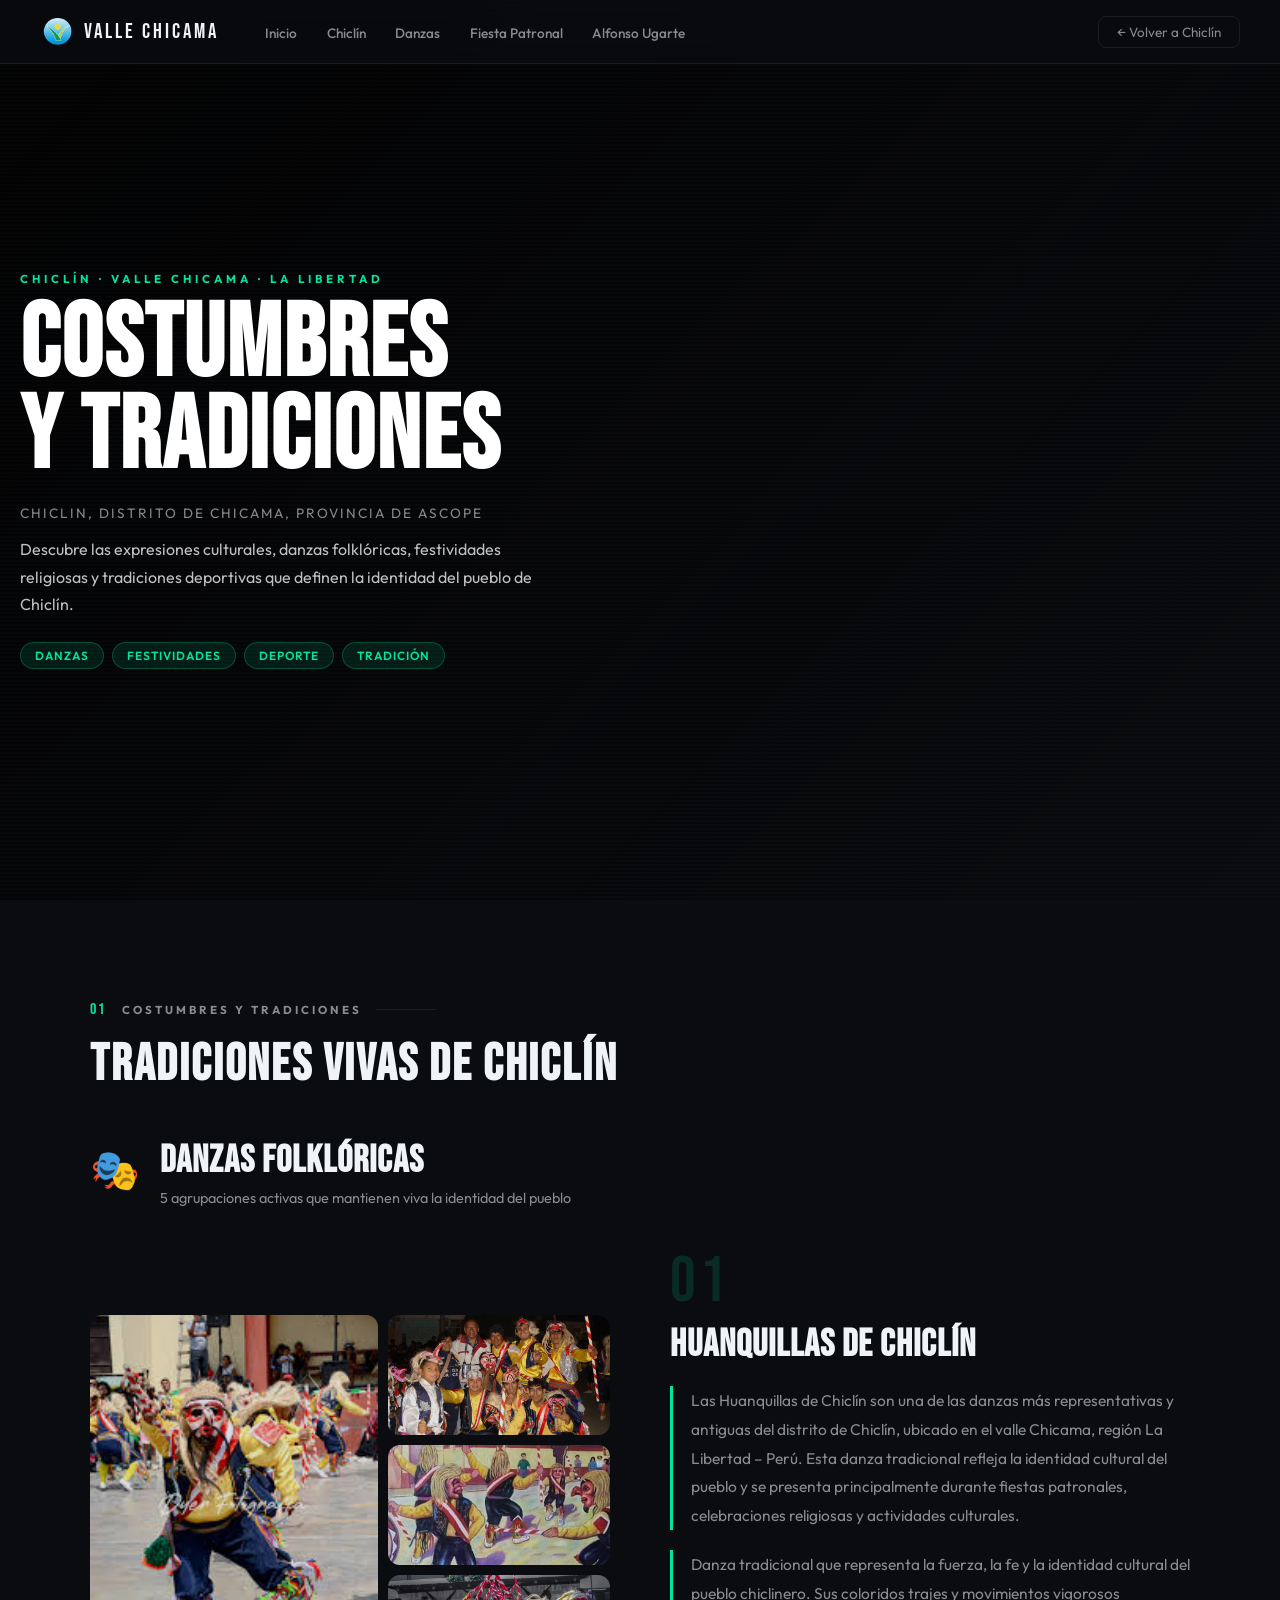
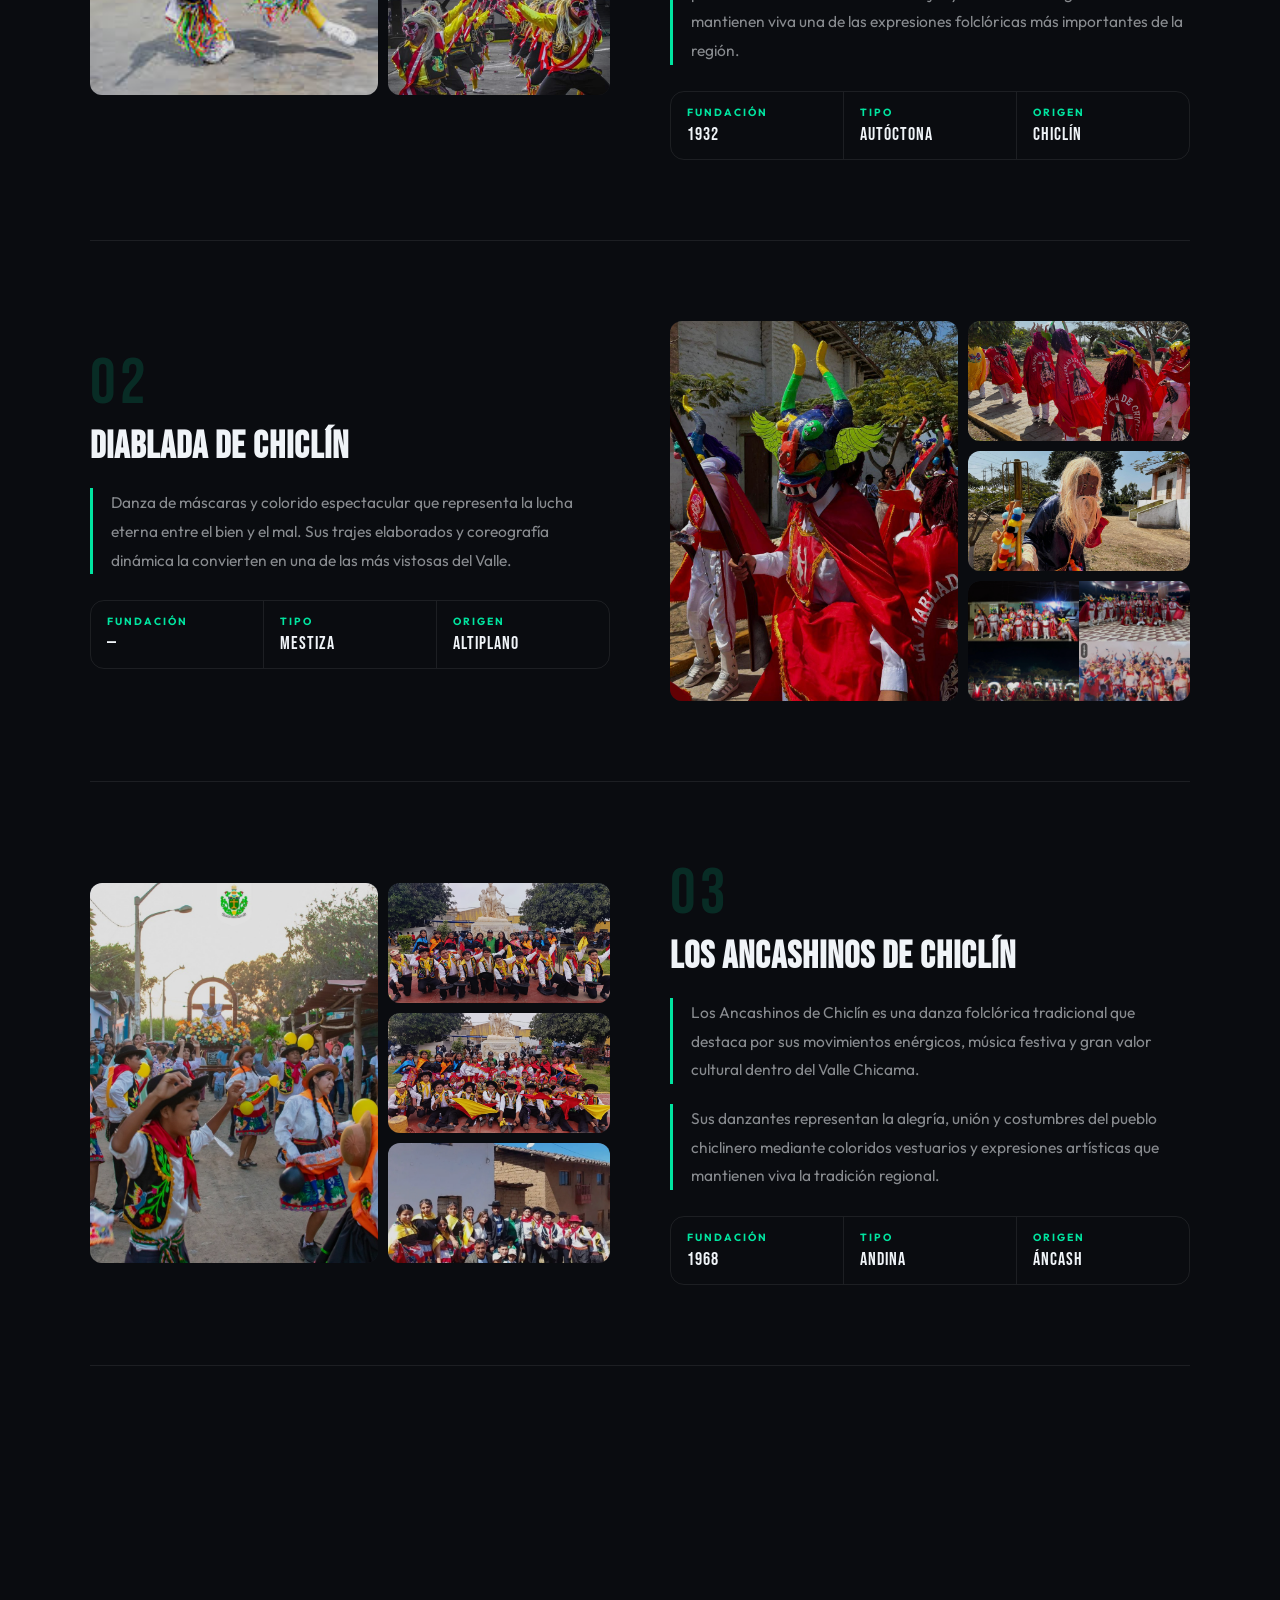
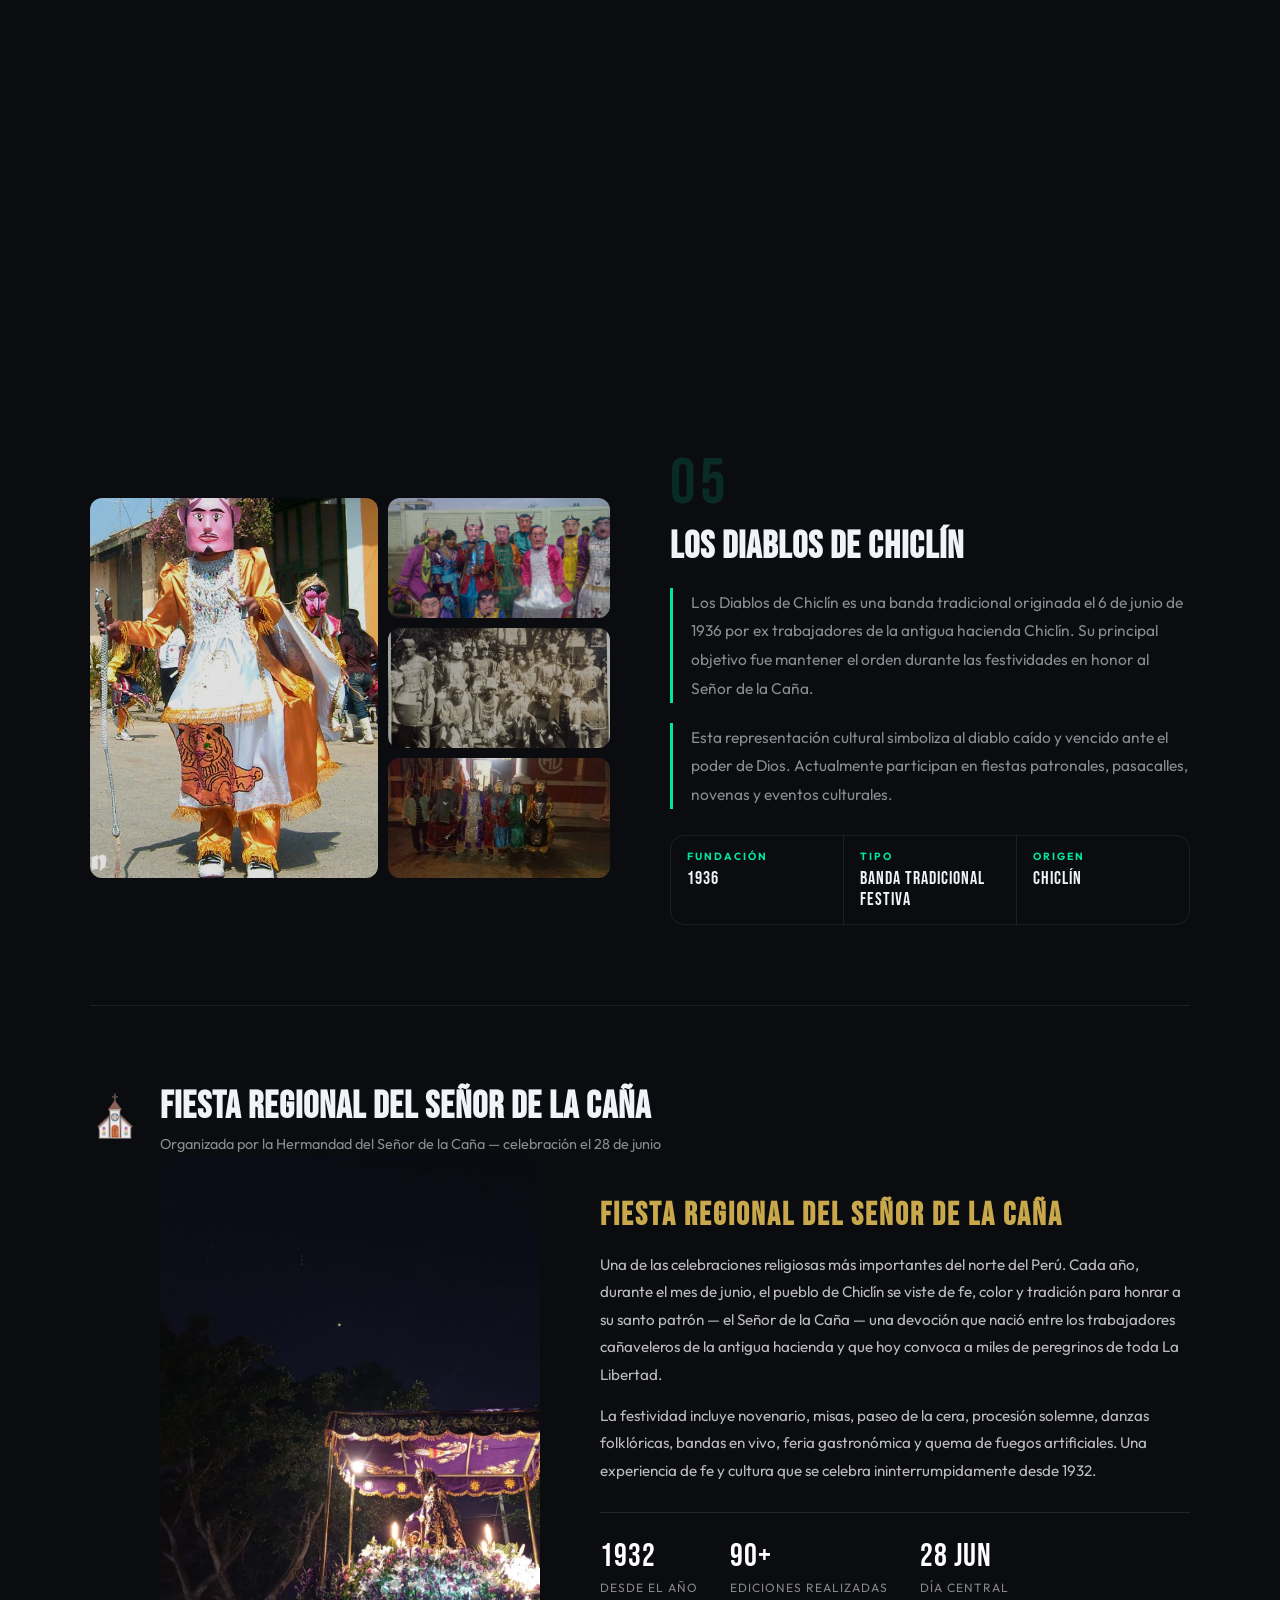
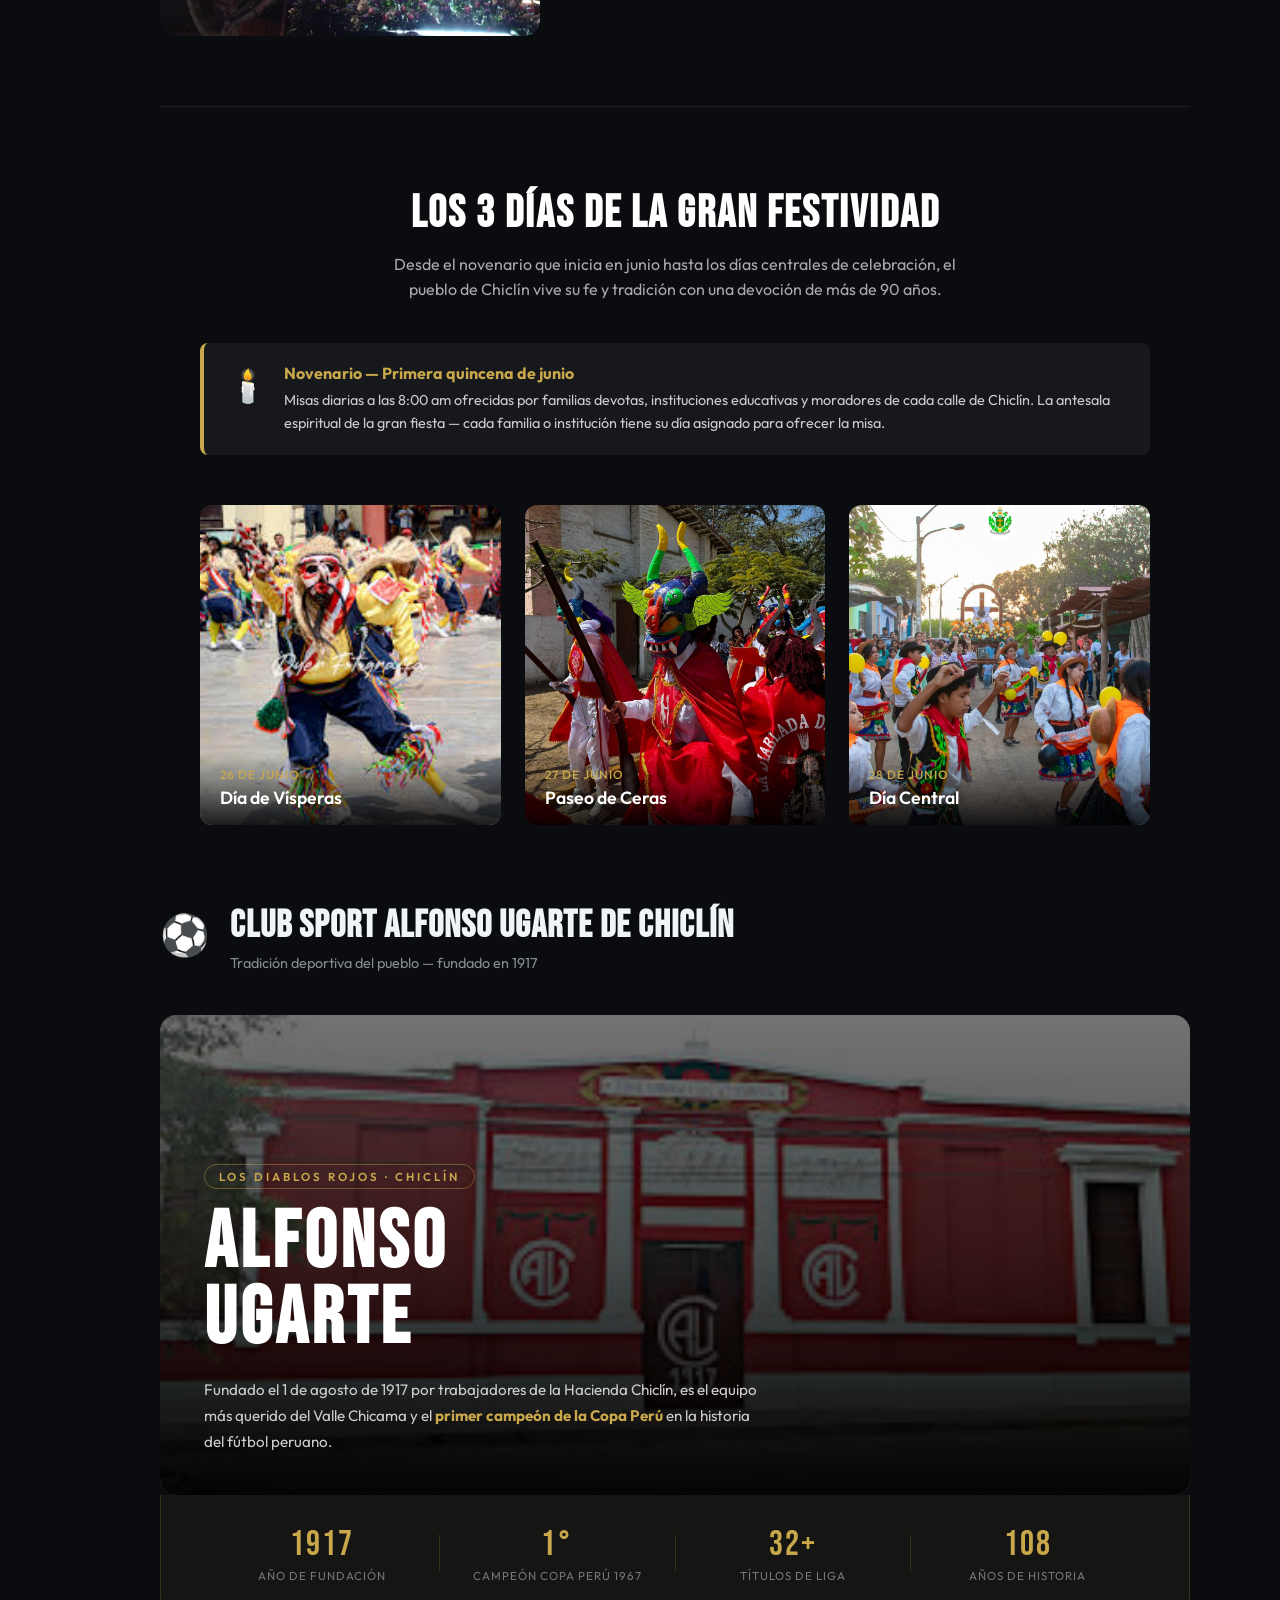
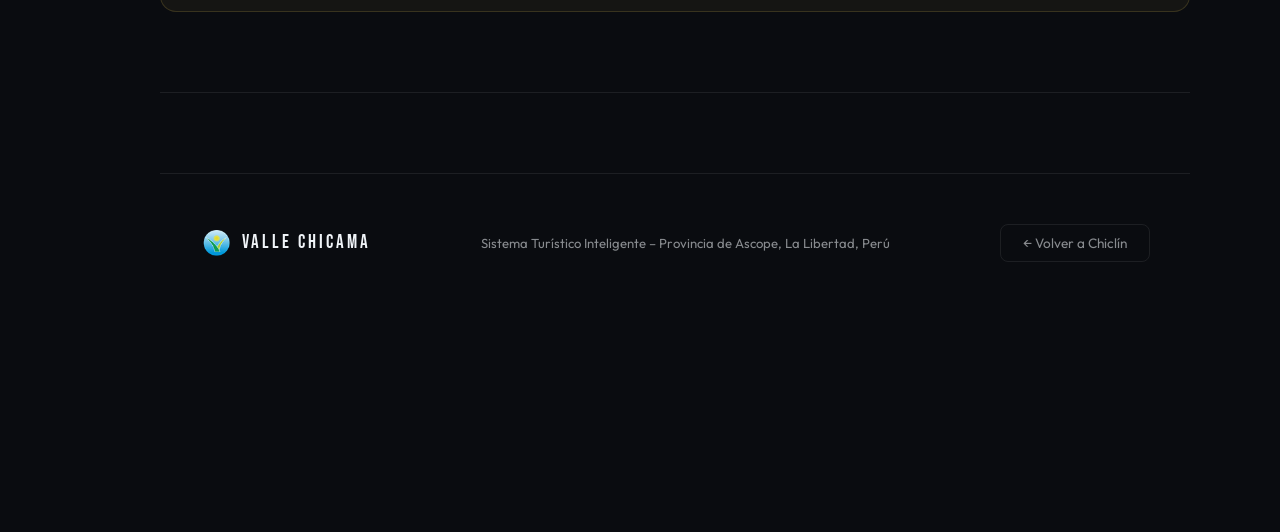
==== constumbres.html @ 0313454d "Actualizacion Pagina Web" ====
<!DOCTYPE html>
<html lang="es">
<head>
  <meta charset="UTF-8"/>
  <meta name="viewport" content="width=device-width, initial-scale=1.0"/>
  <title>Costumbres y Tradiciones – Chiclín</title>
  <link rel="stylesheet" href="estilos-destino.css"/>
  <link href="https://fonts.googleapis.com/css2?family=Bebas+Neue&family=Outfit:wght@300;400;500;600;700&display=swap" rel="stylesheet"/>
  <style>
    /* ══════════ FESTIVIDAD SEÑOR DE LA CAÑA ══════════ */
    .festividad-section {
      padding: 80px 40px;
      max-width: 1200px;
      margin: 0 auto;
    }
    .festividad-header {
      text-align: center;
      margin-bottom: 40px;
    }
    .festividad-titulo {
      font-family: 'Bebas Neue', sans-serif;
      font-size: 2.8rem;
      color: #fff;
      letter-spacing: 2px;
      margin-bottom: 12px;
    }
    .festividad-subtitulo {
      font-family: 'Outfit', sans-serif;
      font-size: 1rem;
      color: #aaa;
      max-width: 600px;
      margin: 0 auto;
      line-height: 1.6;
    }
    .novenas-banner {
      display: flex;
      align-items: flex-start;
      gap: 16px;
      background: rgba(255,255,255,0.05);
      border-left: 4px solid #c9a84c;
      border-radius: 8px;
      padding: 20px 24px;
      margin-bottom: 50px;
      color: #ccc;
      font-family: 'Outfit', sans-serif;
    }
    .novenas-banner strong {
      display: block;
      color: #c9a84c;
      font-size: 1rem;
      margin-bottom: 6px;
    }
    .novenas-banner p {
      margin: 0;
      font-size: 0.9rem;
      line-height: 1.6;
    }
    .novenas-icono {
      font-size: 2rem;
      margin-top: 2px;
    }
    .dias-grid {
      display: grid;
      grid-template-columns: repeat(3, 1fr);
      gap: 24px;
    }
    .dia-card {
      position: relative;
      border-radius: 12px;
      overflow: hidden;
      cursor: pointer;
      height: 320px;
    }
    .dia-card-img {
      width: 100%;
      height: 100%;
    }
    .dia-card-img img {
      width: 100%;
      height: 100%;
      object-fit: cover;
      display: block;
      transition: transform 0.4s ease;
    }
    .dia-card:hover .dia-card-img img {
      transform: scale(1.05);
    }
    .dia-card-label {
      position: absolute;
      bottom: 0;
      left: 0;
      right: 0;
      padding: 16px 20px;
      background: linear-gradient(to top, rgba(0,0,0,0.85), transparent);
      color: #fff;
      font-family: 'Outfit', sans-serif;
    }
    .dia-fecha {
      font-size: 0.75rem;
      color: #c9a84c;
      font-weight: 500;
      text-transform: uppercase;
      letter-spacing: 1px;
      display: block;
      margin-bottom: 4px;
    }
    .dia-card-label h3 {
      margin: 0;
      font-size: 1.1rem;
      font-weight: 600;
    }
    .dia-card-hover {
      position: absolute;
      inset: 0;
      background: rgba(255,255,255,0.97);
      color: #222;
      padding: 24px 20px;
      opacity: 0;
      transform: translateY(10px);
      transition: opacity 0.3s ease, transform 0.3s ease;
      border-radius: 12px;
      font-family: 'Outfit', sans-serif;
      overflow-y: auto;
    }
    .dia-card:hover .dia-card-hover {
      opacity: 1;
      transform: translateY(0);
    }
    .dia-card-hover h4 {
      font-family: 'Bebas Neue', sans-serif;
      font-size: 1.4rem;
      color: #7b3fa0;
      margin: 0 0 14px 0;
      letter-spacing: 1px;
    }
    .dia-card-hover ul {
      list-style: none;
      padding: 0;
      margin: 0;
    }
    .dia-card-hover ul li {
      font-size: 0.85rem;
      padding: 6px 0;
      border-bottom: 1px solid #eee;
      line-height: 1.4;
      color: #333;
    }
    .dia-card-hover ul li:last-child {
      border-bottom: none;
    }
    @media (max-width: 768px) {
      .dias-grid { grid-template-columns: 1fr; }
      .festividad-titulo { font-size: 2rem; }
      .festividad-section { padding: 50px 20px; }
    }
  </style>
</head>
<body>

  <!-- NAVBAR -->
  <nav class="navbar" id="navbar">
    <div class="logo" onclick="window.location.href='index.html'">
      <img src="img/location/logo.png" alt="logo" class="logo-img"/>
      <span class="logo-text">Valle Chicama</span>
    </div>
    <ul class="nav-links">
      <li><a href="index.html">Inicio</a></li>
      <li><a href="destino.html?id=chiclin">Chiclín</a></li>
      <li><a href="#danzas">Danzas</a></li>
      <li><a href="#fiesta">Fiesta Patronal</a></li>
      <li><a href="#ugarte">Alfonso Ugarte</a></li>
    </ul>
    <button class="btn-volver" onclick="window.location.href='destino.html?id=chiclin'">← Volver a Chiclín</button>
  </nav>

  <!-- ══════════ HERO ══════════ -->
  <section class="hero" id="hero">
    <video class="hero-video-bg" autoplay muted loop playsinline>
      <source src="videos/CHICLIN/danzas.mp4" type="video/mp4"/>
    </video>
    <div class="hero-overlay"></div>
    <div class="scan-lines"></div>
    <div class="hero-content">
      <div class="hero-tag">Chiclín · Valle Chicama · La Libertad</div>
      <h1 class="hero-title">COSTUMBRES<br/>Y TRADICIONES</h1>
      <p class="hero-ubicacion">Chiclin, Distrito de Chicama, Provincia de Ascope</p>
      <p class="hero-desc">Descubre las expresiones culturales, danzas folklóricas, festividades religiosas y tradiciones deportivas que definen la identidad del pueblo de Chiclín.</p>
      <div class="hero-badges">
        <span class="badge">Danzas</span>
        <span class="badge">Festividades</span>
        <span class="badge">Deporte</span>
        <span class="badge">Tradición</span>
      </div>
    </div>
  </section>

  <!-- ══════════ DANZAS FOLKLÓRICAS ══════════ -->
  <section class="section" id="danzas">
    <div class="container">

      <div class="section-header">
        <span class="section-num">01</span>
        <div class="section-label-wrap">
          <span class="section-label">Costumbres y Tradiciones</span>
          <div class="section-line"></div>
        </div>
      </div>
      <h2 class="section-title">Tradiciones vivas de Chiclín</h2>

      <div class="ct-bloque">
        <div class="ct-bloque-header">
          <span class="ct-icono">🎭</span>
          <div>
            <h3 class="ct-titulo">Danzas Folklóricas</h3>
            <p class="ct-subtitulo">5 agrupaciones activas que mantienen viva la identidad del pueblo</p>
          </div>
        </div>

        <!-- DANZA 1: HUANQUILLAS -->
        <div class="danza-row">
          <div class="danza-fotos">
            <div class="danza-foto-grid">
              <div class="danza-foto danza-foto--tall">
                <img src="img/CHICLIN/festividades/R2.jpg" alt="Huanquillas 1" onerror="this.parentElement.style.background='#1a1d24'"/>
              </div>
              <div class="danza-foto-col">
                <div class="danza-foto"><img src="img/CHICLIN/festividades/R6.jpg" alt="Huanquillas 2" onerror="this.parentElement.style.background='#1a1d24'"/></div>
                <div class="danza-foto"><img src="img/CHICLIN/festividades/R4.jpg" alt="Huanquillas 3" onerror="this.parentElement.style.background='#1a1d24'"/></div>
                <div class="danza-foto"><img src="img/CHICLIN/festividades/R5.jpg" alt="Huanquillas 4" onerror="this.parentElement.style.background='#1a1d24'"/></div>
              </div>
            </div>
          </div>
          <div class="danza-info">
            <span class="danza-num">01</span>
            <h4 class="danza-nombre">Huanquillas de Chiclín</h4>
            <p class="danza-desc">Las Huanquillas de Chiclín son una de las danzas más representativas y antiguas del distrito de Chiclín, ubicado en el valle Chicama, región La Libertad – Perú. Esta danza tradicional refleja la identidad cultural del pueblo y se presenta principalmente durante fiestas patronales, celebraciones religiosas y actividades culturales.</p>
            <p class="danza-desc">Danza tradicional que representa la fuerza, la fe y la identidad cultural del pueblo chiclinero. Sus coloridos trajes y movimientos vigorosos mantienen viva una de las expresiones folclóricas más importantes de la región.</p>
            <div class="danza-meta">
              <div class="danza-meta-item"><span class="danza-meta-label">Fundación</span><span class="danza-meta-val">1932</span></div>
              <div class="danza-meta-item"><span class="danza-meta-label">Tipo</span><span class="danza-meta-val">Autóctona</span></div>
              <div class="danza-meta-item"><span class="danza-meta-label">Origen</span><span class="danza-meta-val">Chiclín</span></div>
            </div>
          </div>
        </div>

        <!-- DANZA 2: DIABLADA -->
        <div class="danza-row danza-row--reverse">
          <div class="danza-fotos">
            <div class="danza-foto-grid">
              <div class="danza-foto danza-foto--tall">
                <img src="img/CHICLIN/Costumbres_Tradiciones/di1.jpg" alt="Diablada 1" onerror="this.parentElement.style.background='#1a1d24'"/>
              </div>
              <div class="danza-foto-col">
                <div class="danza-foto"><img src="img/CHICLIN/Costumbres_Tradiciones/di2.jpg" alt="Diablada 2" onerror="this.parentElement.style.background='#1a1d24'"/></div>
                <div class="danza-foto"><img src="img/CHICLIN/Costumbres_Tradiciones/di4.jpg" alt="Diablada 3" onerror="this.parentElement.style.background='#1a1d24'"/></div>
                <div class="danza-foto"><img src="img/CHICLIN/Costumbres_Tradiciones/d3.jpg" alt="Diablada 4" onerror="this.parentElement.style.background='#1a1d24'"/></div>
              </div>
            </div>
          </div>
          <div class="danza-info">
            <span class="danza-num">02</span>
            <h4 class="danza-nombre">Diablada de Chiclín</h4>
            <p class="danza-desc">Danza de máscaras y colorido espectacular que representa la lucha eterna entre el bien y el mal. Sus trajes elaborados y coreografía dinámica la convierten en una de las más vistosas del Valle.</p>
            <div class="danza-meta">
              <div class="danza-meta-item"><span class="danza-meta-label">Fundación</span><span class="danza-meta-val">—</span></div>
              <div class="danza-meta-item"><span class="danza-meta-label">Tipo</span><span class="danza-meta-val">Mestiza</span></div>
              <div class="danza-meta-item"><span class="danza-meta-label">Origen</span><span class="danza-meta-val">Altiplano</span></div>
            </div>
          </div>
        </div>

        <!-- DANZA 3: ANCASHINOS -->
        <div class="danza-row">
          <div class="danza-fotos">
            <div class="danza-foto-grid">
              <div class="danza-foto danza-foto--tall">
                <img src="img/CHICLIN/Costumbres_Tradiciones/a4.jpeg" alt="Ancashinos 1" onerror="this.parentElement.style.background='#1a1d24'"/>
              </div>
              <div class="danza-foto-col">
                <div class="danza-foto"><img src="img/CHICLIN/Costumbres_Tradiciones/a2.jpeg" alt="Ancashinos 2" onerror="this.parentElement.style.background='#1a1d24'"/></div>
                <div class="danza-foto"><img src="img/CHICLIN/Costumbres_Tradiciones/a1.jpeg" alt="Ancashinos 3" onerror="this.parentElement.style.background='#1a1d24'"/></div>
                <div class="danza-foto"><img src="img/CHICLIN/Costumbres_Tradiciones/a7.jpeg" alt="Ancashinos 4" onerror="this.parentElement.style.background='#1a1d24'"/></div>
              </div>
            </div>
          </div>
          <div class="danza-info">
            <span class="danza-num">03</span>
            <h4 class="danza-nombre">Los Ancashinos de Chiclín</h4>
            <p class="danza-desc">Los Ancashinos de Chiclín es una danza folclórica tradicional que destaca por sus movimientos enérgicos, música festiva y gran valor cultural dentro del Valle Chicama.</p>
            <p class="danza-desc">Sus danzantes representan la alegría, unión y costumbres del pueblo chiclinero mediante coloridos vestuarios y expresiones artísticas que mantienen viva la tradición regional.</p>
            <div class="danza-meta">
              <div class="danza-meta-item"><span class="danza-meta-label">Fundación</span><span class="danza-meta-val">1968</span></div>
              <div class="danza-meta-item"><span class="danza-meta-label">Tipo</span><span class="danza-meta-val">Andina</span></div>
              <div class="danza-meta-item"><span class="danza-meta-label">Origen</span><span class="danza-meta-val">Áncash</span></div>
            </div>
          </div>
        </div>

        <!-- DANZA 4: SALAVERRY -->
        <div class="danza-row danza-row--reverse">
          <div class="danza-fotos">
            <div class="danza-foto-grid">
              <div class="danza-foto danza-foto--tall">
                <img src="img/CHICLIN/Costumbres_Tradiciones/s1.jpg" alt="Salaverry 1" onerror="this.parentElement.style.background='#1a1d24'"/>
              </div>
              <div class="danza-foto-col">
                <div class="danza-foto"><img src="img/CHICLIN/Costumbres_Tradiciones/s2.jpg" alt="Salaverry 2" onerror="this.parentElement.style.background='#1a1d24'"/></div>
                <div class="danza-foto"><img src="img/CHICLIN/Costumbres_Tradiciones/s3.jpg" alt="Salaverry 3" onerror="this.parentElement.style.background='#1a1d24'"/></div>
                <div class="danza-foto"><img src="img/CHICLIN/Costumbres_Tradiciones/s5.jpg" alt="Salaverry 4" onerror="this.parentElement.style.background='#1a1d24'"/></div>
              </div>
            </div>
          </div>
          <div class="danza-info">
            <span class="danza-num">04</span>
            <h4 class="danza-nombre">Los Salaverry de Chiclín</h4>
            <p class="danza-desc">Los Diablos de Salaverry es una reconocida agrupación tradicional festiva originaria del puerto de Salaverry que, con el paso de los años, también ha establecido una sede y participación cultural en Chiclín.</p>
            <p class="danza-desc">Participa en pasacalles, procesiones y celebraciones patronales como las festividades del Señor de la Caña, manteniendo viva la tradición folclórica y religiosa.</p>
            <div class="danza-meta">
              <div class="danza-meta-item"><span class="danza-meta-label">Fundación</span><span class="danza-meta-val">1987</span></div>
              <div class="danza-meta-item"><span class="danza-meta-label">Tipo</span><span class="danza-meta-val">Danza festiva costeña</span></div>
              <div class="danza-meta-item"><span class="danza-meta-label">Origen</span><span class="danza-meta-val">Trujillo</span></div>
              <div class="danza-meta-item"><span class="danza-meta-label">Sede</span><span class="danza-meta-val">Chiclín</span></div>
            </div>
          </div>
        </div>

        <!-- DANZA 5: DIABLOS DE CHICLÍN -->
        <div class="danza-row">
          <div class="danza-fotos">
            <div class="danza-foto-grid">
              <div class="danza-foto danza-foto--tall">
                <img src="img/CHICLIN/Costumbres_Tradiciones/b6.jpg" alt="Diablos 1" onerror="this.parentElement.style.background='#1a1d24'"/>
              </div>
              <div class="danza-foto-col">
                <div class="danza-foto"><img src="img/CHICLIN/Costumbres_Tradiciones/b4.jpg" alt="Diablos 2" onerror="this.parentElement.style.background='#1a1d24'"/></div>
                <div class="danza-foto"><img src="img/CHICLIN/Costumbres_Tradiciones/b5.jpg" alt="Diablos 3" onerror="this.parentElement.style.background='#1a1d24'"/></div>
                <div class="danza-foto"><img src="img/CHICLIN/Costumbres_Tradiciones/b3.jpg" alt="Diablos 4" onerror="this.parentElement.style.background='#1a1d24'"/></div>
              </div>
            </div>
          </div>
          <div class="danza-info">
            <span class="danza-num">05</span>
            <h4 class="danza-nombre">Los Diablos de Chiclín</h4>
            <p class="danza-desc">Los Diablos de Chiclín es una banda tradicional originada el 6 de junio de 1936 por ex trabajadores de la antigua hacienda Chiclín. Su principal objetivo fue mantener el orden durante las festividades en honor al Señor de la Caña.</p>
            <p class="danza-desc">Esta representación cultural simboliza al diablo caído y vencido ante el poder de Dios. Actualmente participan en fiestas patronales, pasacalles, novenas y eventos culturales.</p>
            <div class="danza-meta">
              <div class="danza-meta-item"><span class="danza-meta-label">Fundación</span><span class="danza-meta-val">1936</span></div>
              <div class="danza-meta-item"><span class="danza-meta-label">Tipo</span><span class="danza-meta-val">Banda tradicional festiva</span></div>
              <div class="danza-meta-item"><span class="danza-meta-label">Origen</span><span class="danza-meta-val">Chiclín</span></div>
            </div>
          </div>
        </div>

      </div><!-- fin ct-bloque danzas -->

      <!-- ══════════ FIESTA PATRONAL ══════════ -->
      <div class="ct-bloque" id="fiesta">
        <div class="ct-bloque-header">
          <span class="ct-icono">⛪</span>
          <div>
            <h3 class="ct-titulo">Fiesta Regional del Señor de la Caña</h3>
            <p class="ct-subtitulo">Organizada por la Hermandad del Señor de la Caña — celebración el 28 de junio</p>
            <p></p>
            <p></p>

            <!-- INFO PREVIA: imagen + texto -->
<div class="festividad-intro">
  <div class="festividad-intro-img">
    <img src="img/CHICLIN/Costumbres_Tradiciones/f1.jpeg" alt="Señor de la Caña" 
         onerror="this.parentElement.style.background='#2a1a3e'"/>
  </div>
  <div class="festividad-intro-texto">
    <h3 class="festividad-intro-titulo">Fiesta Regional del Señor de la Caña</h3>
    <p>Una de las celebraciones religiosas más importantes del norte del Perú. Cada año, durante el mes de junio, el pueblo de Chiclín se viste de fe, color y tradición para honrar a su santo patrón — el Señor de la Caña — una devoción que nació entre los trabajadores cañaveleros de la antigua hacienda y que hoy convoca a miles de peregrinos de toda La Libertad.</p>
    <p>La festividad incluye novenario, misas, paseo de la cera, procesión solemne, danzas folklóricas, bandas en vivo, feria gastronómica y quema de fuegos artificiales. Una experiencia de fe y cultura que se celebra ininterrumpidamente desde 1932.</p>
    <div class="festividad-intro-datos">
      <div class="festividad-dato"><span class="dato-num">1932</span><span class="dato-label">Desde el año</span></div>
      <div class="festividad-dato"><span class="dato-num">90+</span><span class="dato-label">Ediciones realizadas</span></div>
      <div class="festividad-dato"><span class="dato-num">28 Jun</span><span class="dato-label">Día central</span></div>
    </div>
  </div>
</div>  
          
      <!-- ══════════ 3 DÍAS DE LA FESTIVIDAD ══════════ -->
      <section class="festividad-section">

        <div class="festividad-header">
          <h2 class="festividad-titulo">Los 3 Días de la Gran Festividad</h2>
          <p class="festividad-subtitulo">
            Desde el novenario que inicia en junio hasta los días centrales de celebración,
            el pueblo de Chiclín vive su fe y tradición con una devoción de más de 90 años.
          </p>
        </div>

        <!-- NOVENARIO -->
        <div class="novenas-banner">
          <span class="novenas-icono">🕯️</span>
          <div>
            <strong>Novenario — Primera quincena de junio</strong>
            <p>Misas diarias a las 8:00 am ofrecidas por familias devotas, instituciones educativas y moradores de cada calle de Chiclín. La antesala espiritual de la gran fiesta — cada familia o institución tiene su día asignado para ofrecer la misa.</p>
          </div>
        </div>

        <!-- TARJETAS 3 DÍAS -->
        <div class="dias-grid">

          <!-- DÍA 1: VÍSPERAS -->
          <div class="dia-card">
            <div class="dia-card-img">
              <img src="img/CHICLIN/festividades/R2.jpg" alt="Día de Vísperas" onerror="this.parentElement.style.background='#2a1a3e'"/>
            </div>
            <div class="dia-card-label">
              <span class="dia-fecha">26 de Junio</span>
              <h3>Día de Vísperas</h3>
            </div>
            <div class="dia-card-hover">
              <h4>Día de Vísperas</h4>
              <ul>
                <li>🕔 3:00 pm — Quema de cameratazos anunciando la víspera</li>
                <li>💐 4:00 pm — Arreglo floral del anda del Señor de la Caña</li>
                <li>📿 5:00 pm — Rosario ofrecido por los devotos</li>
                <li>🎭 5:30 pm — Mini paseo de Ceras y procesión con danzas típicas invitadas</li>
                <li>🎶 9:00 pm — Gran baile popular con orquestas en vivo</li>
                <li>🍲 11:00 pm — Gran caldo para todos los asistentes y fieles devotos</li>
              </ul>
            </div>
          </div>

          <!-- DÍA 2: PASEO DE CERAS -->
          <div class="dia-card">
            <div class="dia-card-img">
              <img src="img/CHICLIN/Costumbres_Tradiciones/di1.jpg" alt="Paseo de Ceras" onerror="this.parentElement.style.background='#2a1a3e'"/>
            </div>
            <div class="dia-card-label">
              <span class="dia-fecha">27 de Junio</span>
              <h3>Paseo de Ceras</h3>
            </div>
            <div class="dia-card-hover">
              <h4>Paseo de Ceras</h4>
              <ul>
                <li>🎭 Gran pasacalle de grupos de danza por las calles de Chiclín</li>
                <li>🥁 Bandas de músicos en vivo acompañando el recorrido</li>
                <li>👼 Angelitos y sahumadoras en procesión</li>
                <li>🏛️ Delegaciones de autoridades locales y regionales</li>
                <li>🎆 Fuegos artificiales nocturnos</li>
                <li>💃 Verbena cultural y baile popular</li>
              </ul>
            </div>
          </div>

          <!-- DÍA 3: DÍA CENTRAL -->
          <div class="dia-card">
            <div class="dia-card-img">
              <img src="img/CHICLIN/Costumbres_Tradiciones/a4.jpeg" alt="Día Central" onerror="this.parentElement.style.background='#2a1a3e'"/>
            </div>
            <div class="dia-card-label">
              <span class="dia-fecha">28 de Junio</span>
              <h3>Día Central</h3>
            </div>
            <div class="dia-card-hover">
              <h4>Día Central</h4>
              <ul>
                <li>⛪ 10:00 am — Traslado de la Sagrada Imagen del Inter</li>
                <li>🙏 11:00 am — Solemne Misa Central en el templo Cristo Rey de Chiclín</li>
                <li>🚶 12:00 pm — Gran Procesión por las calles con bandas y danzas folclóricas</li>
                <li>🍽️ 1:30 pm — Almuerzo de confraternidad para todos los asistentes</li>
                <li>💃 2:00 pm — Gran baile social</li>
                <li>🎆 Noche — Quema de castillos y fuegos artificiales</li>
              </ul>
            </div>
          </div>

        </div>
      </section>
      

<!-- ══════════ ALFONSO UGARTE ══════════ -->
<div class="ct-bloque" id="ugarte">
  <div class="ct-bloque-header">
    <span class="ct-icono">⚽</span>
    <div>
      <h3 class="ct-titulo">Club Sport Alfonso Ugarte de Chiclín</h3>
      <p class="ct-subtitulo">Tradición deportiva del pueblo — fundado en 1917</p>
    </div>
  </div>

  <!-- FOTO DE FONDO CON TEXTO ENCIMA -->
  <div class="ugarte-hero">
    <img src="img/CHICLIN/alfonsoUgarte.jpg" alt="Alfonso Ugarte"
         onerror="this.style.background='#1a1d24'"/>
    <div class="ugarte-hero-overlay"></div>
    <div class="ugarte-hero-content">
      <span class="ugarte-tag">LOS DIABLOS ROJOS · CHICLÍN</span>
      <h2 class="ugarte-nombre">ALFONSO<br/>UGARTE</h2>
      <p class="ugarte-desc">Fundado el 1 de agosto de 1917 por trabajadores de la Hacienda Chiclín, es el equipo más querido del Valle Chicama y el <strong>primer campeón de la Copa Perú</strong> en la historia del fútbol peruano.</p>
    </div>
  </div>

  <!-- STATS ABAJO -->
  <div class="ugarte-stats">
    <div class="ugarte-stat-item">
      <span class="ugarte-stat-num">1917</span>
      <span class="ugarte-stat-label">Año de fundación</span>
    </div>
    <div class="ugarte-stat-sep"></div>
    <div class="ugarte-stat-item">
      <span class="ugarte-stat-num">1°</span>
      <span class="ugarte-stat-label">Campeón Copa Perú 1967</span>
    </div>
    <div class="ugarte-stat-sep"></div>
    <div class="ugarte-stat-item">
      <span class="ugarte-stat-num">32+</span>
      <span class="ugarte-stat-label">Títulos de liga</span>
    </div>
    <div class="ugarte-stat-sep"></div>
    <div class="ugarte-stat-item">
      <span class="ugarte-stat-num">108</span>
      <span class="ugarte-stat-label">Años de historia</span>
    </div>
  </div>

</div>
  <!-- FOOTER -->
  <footer class="footer">
    <div class="footer-inner">
      <div class="footer-logo">
        <img src="img/location/logo.png" alt="logo"/>
        <span>Valle Chicama</span>
      </div>
      <p>Sistema Turístico Inteligente – Provincia de Ascope, La Libertad, Perú</p>
      <button onclick="window.location.href='destino.html?id=chiclin'">← Volver a Chiclín</button>
    </div>
  </footer>

  <script>
    // ── NAVBAR SCROLL ──
    window.addEventListener('scroll', () => {
      document.getElementById('navbar').classList.toggle('scrolled', window.scrollY > 50);
    });

    // ── ANIMACIONES SCROLL ──
    const observer = new IntersectionObserver(entries => {
      entries.forEach(e => { if (e.isIntersecting) e.target.classList.add('visible'); });
    }, { threshold: 0.1 });
    document.querySelectorAll('.danza-row, .ct-bloque, .festividad-section').forEach(el => {
      el.classList.add('anim');
      observer.observe(el);
    });
  </script>

</body>
</html>
---- estilos-destino.css ----
/* ============================================================
   VALLE CHICAMA – estilos-destino.css
   ============================================================ */

:root {
  --bg: #0a0c10;
  --bg2: #0f1218;
  --surface: rgba(255,255,255,0.04);
  --border: rgba(255,255,255,0.08);
  --accent: #00e5a0;
  --text: #f0f4f8;
  --text-muted: rgba(240,244,248,0.55);
  --danger: #ff4d6d;
  --font-display: 'Bebas Neue', sans-serif;
  --font-body: 'Outfit', sans-serif;
  --transition: 0.4s cubic-bezier(0.19,1,0.22,1);
  --radius: 14px;
}

*, *::before, *::after { box-sizing: border-box; margin: 0; padding: 0; }
html { scroll-behavior: smooth; }
body { font-family: var(--font-body); background: var(--bg); color: var(--text); overflow-x: hidden; }

/* ── NAVBAR ── */
.navbar {
  position: fixed; top: 0; left: 0; right: 0; z-index: 100;
  display: flex; align-items: center; gap: 2rem;
  padding: 0 2.5rem; height: 64px;
  background: rgba(10,12,16,0.8);
  backdrop-filter: blur(20px);
  border-bottom: 1px solid var(--border);
  transition: background var(--transition);
}
.navbar.scrolled { background: rgba(10,12,16,0.98); }
.logo { display: flex; align-items: center; gap: 10px; cursor: pointer; }
.logo-img { width: 34px; height: 34px; object-fit: contain; }
.logo-text { font-family: var(--font-display); font-size: 1.3rem; letter-spacing: 3px; color: var(--text); }
.nav-links { display: flex; gap: 0.1rem; list-style: none; }
.nav-links a { color: var(--text-muted); text-decoration: none; font-size: 0.85rem; font-weight: 500; padding: 6px 14px; border-radius: 8px; transition: var(--transition); }
.nav-links a:hover { color: var(--text); background: var(--surface); }
.btn-volver { margin-left: auto; background: transparent; border: 1px solid var(--border); color: var(--text-muted); padding: 7px 18px; border-radius: 8px; cursor: pointer; font-family: var(--font-body); font-size: 0.84rem; transition: var(--transition); }
.btn-volver:hover { border-color: var(--accent); color: var(--accent); }

/* ── HERO ── */
.hero {
  position: relative; width: 100%; height: 100vh;
  display: flex; align-items: center;
  padding: 40px 20px 0;
  overflow: hidden;
}

.hero-slides { position: absolute; inset: 0; }
.hero-slide {
  position: absolute; inset: 0;
  background-size: cover; background-position: center;
  opacity: 0; transition: opacity 1.2s ease;
}
.hero-slide.active { opacity: 1; }

.hero-overlay {
  position: absolute; inset: 0; z-index: 1;
  background: linear-gradient(135deg, rgba(0,0,0,0.88) 0%, rgba(0,0,0,0.50) 55%, rgba(0,0,0,0.18) 100%);
}
.scan-lines {
  position: absolute; inset: 0; z-index: 2; pointer-events: none;
  background: repeating-linear-gradient(0deg, transparent, transparent 2px, rgba(255,255,255,0.01) 2px, rgba(255,255,255,0.01) 4px);
}

.hero-content { position: relative; z-index: 10; max-width: 580px; }
.hero-tag { font-size: 0.72rem; font-weight: 700; letter-spacing: 4px; text-transform: uppercase; color: var(--accent); margin-bottom: 14px; animation: fadeUp 0.8s 0.1s both; }
.hero-title { font-family: var(--font-display); font-size: clamp(3.5rem, 8vw, 7rem); line-height: 0.9; letter-spacing: 2px; color: #fff; margin-bottom: 20px; animation: fadeUp 0.8s 0.2s both; }
.hero-ubicacion { font-size: 0.85rem; color: var(--text-muted); letter-spacing: 2px; text-transform: uppercase; margin-bottom: 14px; animation: fadeUp 0.8s 0.25s both; }
.hero-desc { font-size: 1rem; color: rgba(255,255,255,0.75); line-height: 1.7; margin-bottom: 24px; max-width: 520px; animation: fadeUp 0.8s 0.3s both; }
.hero-badges { display: flex; gap: 8px; flex-wrap: wrap; animation: fadeUp 0.8s 0.4s both; }
.badge { background: rgba(0,229,160,0.1); border: 1px solid rgba(0,229,160,0.25); color: var(--accent); padding: 5px 14px; border-radius: 50px; font-size: 0.74rem; font-weight: 600; letter-spacing: 1px; text-transform: uppercase; }

/* ── HERO THUMBNAIL CARDS (panel derecho) ── */
.hero-thumbs {
  position: absolute;
  right: 40px;
  bottom: 80px;
  z-index: 10;
  display: flex;
  flex-direction: row;
  align-items: flex-end;
  gap: 10px;
  animation: fadeUp 0.8s 0.5s both;
}

.hero-thumb {
  position: relative;
  width: 100px;
  height: 140px;
  border-radius: 16px;
  overflow: hidden;
  cursor: pointer;
  border: 2px solid rgba(255,255,255,0.12);
  flex-shrink: 0;
  opacity: 0.6;
  transform: scale(0.88) translateY(12px);
  transition: all 0.6s cubic-bezier(0.19,1,0.22,1);
  order: 2;
}
/* La card activa se agranda */
.hero-thumb.active {
  width: 140px;
  height: 180px;
  border-color: var(--accent);
  opacity: 1;
  transform: scale(1) translateY(0);
  box-shadow: 0 20px 50px rgba(0,0,0,0.6), 0 0 0 1px rgba(0,229,160,0.4);
  order: 1;
}


.hero-thumb:hover:not(.active) {
  opacity: 0.82;
  transform: scale(0.93) translateY(6px);
  border-color: rgba(255,255,255,0.3);
}

.hero-thumb-img {
  width: 100%;
  height: 100%;
  object-fit: cover;
  display: block;
  transition: transform 0.6s ease;
}
.hero-thumb:hover .hero-thumb-img { transform: scale(1.06); }
.hero-thumb.active .hero-thumb-img { transform: scale(1.0); }

/* Etiqueta del nombre dentro de la card */
.hero-thumb-label {
  position: absolute;
  bottom: 0; left: 0; right: 0;
  padding: 28px 12px 12px;
  background: linear-gradient(to top, rgba(0,0,0,0.85) 0%, transparent 100%);
  font-family: var(--font-display);
  font-size: 0.95rem;
  letter-spacing: 2px;
  color: #fff;
  text-transform: uppercase;
  line-height: 1.2;
  transition: opacity 0.3s ease;
}

.hero-thumb.active .hero-thumb-label {
  color: var(--accent);
  font-size: 1rem;
}

.cat-big-card video.cat-big-card-img {
  position: absolute;
  inset: 0;
  width: 100%;
  height: 100%;
  object-fit: cover;
  filter: brightness(0.55);
  transition: filter 0.7s ease;
}
.cat-big-card:hover video.cat-big-card-img {
  filter: brightness(0.7);
}

/* Indicador activo (bolita verde arriba) */
.hero-thumb-dot {
  position: absolute;
  top: 10px;
  right: 10px;
  width: 8px;
  height: 8px;
  border-radius: 50%;
  background: var(--accent);
  opacity: 0;
  transition: opacity 0.3s ease;
  box-shadow: 0 0 8px rgba(0,229,160,0.8);
}
.hero-thumb.active .hero-thumb-dot { opacity: 1; }

/* ── DOTS (abajo al centro) ── */
.hero-dots { position: absolute; bottom: 36px; left: 50%; transform: translateX(-50%); z-index: 10; display: flex; gap: 10px; }
.hdot { width: 32px; height: 4px; border-radius: 2px; background: rgba(255,255,255,0.25); cursor: pointer; transition: var(--transition); }
.hdot.active { background: var(--accent); width: 52px; }



@keyframes fadeUp { from { opacity: 0; transform: translateY(30px); } to { opacity: 1; transform: translateY(0); } }

/* ── SECCIONES ── */
.section { padding: 100px 0; }
.section-dark { background: var(--bg2); }
.container { max-width: 1180px; margin: 0 auto; padding: 0 40px; }

.section-header { display: flex; align-items: center; gap: 16px; margin-bottom: 20px; }
.section-num { font-family: var(--font-display); font-size: 1rem; color: var(--accent); letter-spacing: 2px; }
.section-label-wrap { display: flex; align-items: center; gap: 14px; }
.section-label { font-size: 0.72rem; font-weight: 700; letter-spacing: 3px; text-transform: uppercase; color: var(--text-muted); }
.section-line { height: 1px; width: 60px; background: var(--border); }
.section-title { font-family: var(--font-display); font-size: clamp(2rem, 4vw, 3.5rem); letter-spacing: 2px; color: var(--text); margin-bottom: 50px; line-height: 1; }

/* ── HISTORIA ── */
.historia-grid { display: grid; grid-template-columns: 1fr 1fr; gap: 70px; align-items: start; }
.historia-texto { display: flex; flex-direction: column; gap: 20px; }
.historia-texto p { font-size: 0.98rem; line-height: 1.85; color: var(--text-muted); }
.historia-fotos { display: flex; flex-direction: column; gap: 14px; }
.historia-img-principal { position: relative; border-radius: var(--radius); overflow: hidden; }
.historia-img-principal img { width: 100%; height: 360px; object-fit: cover; display: block; transition: transform 0.6s ease; }
.historia-img-principal:hover img { transform: scale(1.04); }
.historia-img-label { position: absolute; bottom: 12px; left: 14px; background: rgba(0,0,0,0.65); padding: 6px 12px; border-radius: 8px; font-size: 0.75rem; color: var(--text-muted); backdrop-filter: blur(6px); }
.historia-img-secundaria { border-radius: var(--radius); overflow: hidden; }
.historia-img-secundaria img { width: 100%; height: 200px; object-fit: cover; display: block; transition: transform 0.6s ease; }
.historia-img-secundaria:hover img { transform: scale(1.04); }

/* ── CATEGORÍAS — big card style ── */
.categorias-header-center {
  text-align: center;
  margin-bottom: 14px;
}
.categorias-header-center .cat-explore-tag {
  display: inline-block;
  font-size: 0.68rem;
  font-weight: 700;
  letter-spacing: 3px;
  text-transform: uppercase;
  color: var(--accent);
  border: 1px solid rgba(0,229,160,0.35);
  padding: 4px 14px;
  border-radius: 50px;
  margin-bottom: 16px;
}
.categorias-header-center .cat-main-title {
  font-family: var(--font-display);
  font-size: clamp(2rem, 4vw, 3rem);
  color: var(--text);
  letter-spacing: 2px;
  margin-bottom: 12px;
}
.categorias-header-center .cat-subtitle {
  font-size: 0.9rem;
  color: var(--text-muted);
  display: flex;
  align-items: center;
  justify-content: center;
  gap: 10px;
}
.categorias-header-center .cat-subtitle::before,
.categorias-header-center .cat-subtitle::after {
  content: '';
  width: 6px; height: 6px;
  border-radius: 50%;
  background: var(--accent);
  opacity: 0.6;
  display: inline-block;
}

.categorias-grid {
  display: grid;
  grid-template-columns: repeat(3, 1fr);
  gap: 20px;
  align-items: stretch;
}

.cat-big-card {
  position: relative;
  border-radius: 18px;
  overflow: hidden;
  height: 420px;
  cursor: pointer;
  border: 1px solid var(--border);
  transition: transform var(--transition), box-shadow var(--transition);
}
.cat-big-card:hover {
  transform: translateY(-6px);
  box-shadow: 0 24px 60px rgba(0,0,0,0.6);
}

.cat-big-card-img {
  position: absolute;
  inset: 0;
  background-size: cover;
  background-position: center;
  transition: transform 0.7s ease;
  filter: brightness(0.55);
}
.cat-big-card:hover .cat-big-card-img {
  transform: scale(1.06);
  filter: brightness(0.7);
}

.cat-big-card-overlay {
  position: absolute;
  inset: 0;
  background: linear-gradient(to top, rgba(0,0,0,0.85) 0%, rgba(0,0,0,0.1) 60%, transparent 100%);
}

.cat-big-card-body {
  position: absolute;
  bottom: 0; left: 0; right: 0;
  padding: 28px 26px;
  z-index: 2;
}
.cat-big-card-icon {
  font-size: 2rem;
  margin-bottom: 10px;
  display: block;
}
.cat-big-card-title {
  font-family: var(--font-display);
  font-size: 1.7rem;
  letter-spacing: 1px;
  color: #fff;
  margin-bottom: 6px;
  line-height: 1.1;
}
.cat-big-card-sub {
  font-size: 0.82rem;
  color: rgba(255,255,255,0.65);
  letter-spacing: 0.5px;
}

/* Items ocultos que aparecen al hover */
.cat-big-card-items {
  position: absolute;
  top: 0; left: 0; right: 0;
  padding: 22px 22px 0;
  display: flex;
  flex-direction: column;
  gap: 8px;
  z-index: 2;
  opacity: 0;
  transform: translateY(-8px);
  transition: opacity 0.35s ease, transform 0.35s ease;
}
.cat-big-card:hover .cat-big-card-items {
  opacity: 1;
  transform: translateY(0);
}
.cat-big-card-item-pill {
  display: inline-block;
  background: rgba(0,229,160,0.15);
  border: 1px solid rgba(0,229,160,0.3);
  color: var(--accent);
  font-size: 0.75rem;
  font-weight: 600;
  letter-spacing: 0.5px;
  padding: 5px 14px;
  border-radius: 50px;
  width: fit-content;
}

/* ── VIDEO ── */
.section-video { position: relative; background: #000; overflow: hidden; }
.section-video video { width: 100%; max-height: 580px; object-fit: cover; display: block; filter: brightness(0.9); }
.video-tag { position: absolute; top: 28px; left: 40px; z-index: 10; font-size: 0.72rem; font-weight: 700; letter-spacing: 4px; text-transform: uppercase; color: var(--accent); background: rgba(0,0,0,0.55); padding: 6px 16px; border-radius: 50px; backdrop-filter: blur(8px); }
.video-titulo { position: absolute; bottom: 30px; left: 40px; z-index: 10; font-family: var(--font-display); font-size: 3rem; color: rgba(255,255,255,0.1); letter-spacing: 6px; pointer-events: none; }

/* ── UBICACIÓN ── */
.mapa-grid { display: grid; grid-template-columns: 1fr 1.6fr; gap: 50px; align-items: start; }
.mapa-info { display: flex; flex-direction: column; gap: 28px; }
.mapa-dato { display: flex; gap: 16px; align-items: flex-start; }
.mapa-ico-img { width: 36px; height: 36px; object-fit: contain; flex-shrink: 0; margin-top: 2px; filter: drop-shadow(0 0 8px rgba(0,229,160,0.4)); }
.mapa-dato strong { display: block; font-size: 0.72rem; font-weight: 700; letter-spacing: 2px; text-transform: uppercase; color: var(--accent); margin-bottom: 5px; }
.mapa-dato p { font-size: 0.9rem; color: var(--text-muted); line-height: 1.6; }
.btn-maps { display: inline-block; background: var(--accent); color: #000; font-family: var(--font-body); font-weight: 700; font-size: 0.9rem; padding: 14px 32px; border-radius: 50px; text-decoration: none; transition: var(--transition); letter-spacing: 0.5px; margin-top: 8px; }
.btn-maps:hover { filter: brightness(1.15); transform: scale(1.03); }
.mapa-embed { border-radius: var(--radius); overflow: hidden; border: 1px solid var(--border); height: 400px; }
.mapa-embed iframe { width: 100%; height: 100%; border: none; filter: invert(90%) hue-rotate(180deg); }

/* ── FOOTER ── */
.footer { border-top: 1px solid var(--border); padding: 50px 40px; background: var(--bg); }
.footer-inner { max-width: 1180px; margin: 0 auto; display: flex; align-items: center; justify-content: space-between; gap: 20px; flex-wrap: wrap; }
.footer-logo { display: flex; align-items: center; gap: 10px; }
.footer-logo img { width: 32px; height: 32px; object-fit: contain; }
.footer-logo span { font-family: var(--font-display); font-size: 1.2rem; letter-spacing: 3px; color: var(--text); }
.footer p { font-size: 0.82rem; color: var(--text-muted); }
.footer button { background: transparent; border: 1px solid var(--border); color: var(--text-muted); padding: 9px 22px; border-radius: 8px; cursor: pointer; font-family: var(--font-body); font-size: 0.85rem; transition: var(--transition); }
.footer button:hover { border-color: var(--accent); color: var(--accent); }

/* ── Animaciones scroll ── */
.anim { opacity: 0; transform: translateY(30px); transition: opacity 0.7s ease, transform 0.7s ease; }
.anim.visible { opacity: 1; transform: translateY(0); }

/* ── Scrollbar ── */
::-webkit-scrollbar { width: 5px; }
::-webkit-scrollbar-track { background: transparent; }
::-webkit-scrollbar-thumb { background: var(--border); border-radius: 3px; }

/* ── ANIMACIÓN FLOTANTE DE LAS CARDS ── */
.hero-thumb:nth-child(1) { animation: flotar 3s ease-in-out infinite; }
.hero-thumb:nth-child(2) { animation: flotar 3s ease-in-out infinite 0.4s; }
.hero-thumb:nth-child(3) { animation: flotar 3s ease-in-out infinite 0.8s; }
.hero-thumb:nth-child(4) { animation: flotar 3s ease-in-out infinite 1.2s; }
.hero-thumb:nth-child(5) { animation: flotar 3s ease-in-out infinite 1.6s; }
.hero-thumb:nth-child(6) { animation: flotar 3s ease-in-out infinite 2.0s; }

@keyframes flotar {
  0%   { transform: translateY(0px) scale(0.88); }
  50%  { transform: translateY(-8px) scale(0.88); }
  100% { transform: translateY(0px) scale(0.88); }
}

/* La card activa también flota pero más suave */
.hero-thumb.active {
  animation: flotarActiva 3s ease-in-out infinite !important;
}

@keyframes flotarActiva {
  0%   { transform: translateY(0px) scale(1); }
  50%  { transform: translateY(-6px) scale(1); }
  100% { transform: translateY(0px) scale(1); }
}

/* ══════════════════════════════════════════
   COSTUMBRES Y TRADICIONES
   ══════════════════════════════════════════ */

.ct-bloque {
  margin-bottom: 80px;
  padding-bottom: 80px;
  border-bottom: 1px solid var(--border);
}
.ct-bloque:last-child { border-bottom: none; margin-bottom: 0; }

.ct-bloque-header {
  display: flex; align-items: flex-start; gap: 20px;
  margin-bottom: 40px;
}
.ct-icono { font-size: 2.5rem; flex-shrink: 0; margin-top: 4px; }
.ct-titulo {
  font-family: var(--font-display);
  font-size: clamp(1.8rem, 3vw, 2.5rem);
  letter-spacing: 1px; color: var(--text);
  margin-bottom: 6px; line-height: 1.1;
}
.ct-subtitulo { font-size: 0.9rem; color: var(--text-muted); line-height: 1.5; }

/* ── DANZAS ── */
.ct-danzas-grid {
  display: grid;
  grid-template-columns: repeat(5, 1fr);
  gap: 14px;
}
.ct-danza-card {
  position: relative; border-radius: var(--radius);
  overflow: hidden; cursor: pointer;
  aspect-ratio: 3/4;
  border: 1px solid var(--border);
  transition: transform var(--transition), box-shadow var(--transition);
}
.ct-danza-card:hover {
  transform: translateY(-6px);
  box-shadow: 0 20px 50px rgba(0,0,0,0.5);
}
.ct-danza-card img {
  width: 100%; height: 100%;
  object-fit: cover; display: block;
  filter: brightness(0.6);
  transition: filter 0.5s ease, transform 0.5s ease;
}
.ct-danza-card:hover img { filter: brightness(0.8); transform: scale(1.06); }
.ct-danza-overlay {
  position: absolute; inset: 0;
  display: flex; flex-direction: column;
  justify-content: flex-end; padding: 16px;
  background: linear-gradient(to top, rgba(0,0,0,0.85) 0%, transparent 60%);
}
.ct-danza-num {
  font-family: var(--font-display);
  font-size: 0.75rem; letter-spacing: 3px;
  color: var(--accent); margin-bottom: 6px;
}
.ct-danza-overlay h4 {
  font-family: var(--font-display);
  font-size: 1rem; letter-spacing: 1px;
  color: #fff; margin-bottom: 6px; line-height: 1.2;
}
.ct-danza-overlay p {
  font-size: 0.75rem; color: rgba(255,255,255,0.7);
  line-height: 1.4;
  opacity: 0; transform: translateY(8px);
  transition: opacity 0.3s ease, transform 0.3s ease;
}
.ct-danza-card:hover .ct-danza-overlay p {
  opacity: 1; transform: translateY(0);
}



/* ── ALFONSO UGARTE ── */
.ct-ugarte-grid {
  display: grid; grid-template-columns: 1fr 1fr;
  gap: 50px; align-items: center;
}
.ct-ugarte-img { border-radius: var(--radius); overflow: hidden; }
.ct-ugarte-img img {
  width: 100%; height: 360px;
  object-fit: cover; display: block;
  transition: transform 0.6s ease;
}
.ct-ugarte-img:hover img { transform: scale(1.04); }

.ct-ugarte-stats {
  display: grid; grid-template-columns: repeat(3, 1fr);
  gap: 16px; margin-bottom: 28px;
}
.ct-stat {
  text-align: center; padding: 20px 10px;
  background: var(--surface); border: 1px solid var(--border);
  border-radius: var(--radius);
  transition: border-color var(--transition);
}
.ct-stat:hover { border-color: rgba(0,229,160,0.3); }
.ct-stat-num {
  display: block;
  font-family: var(--font-display);
  font-size: 2rem; color: var(--accent);
  letter-spacing: 2px; line-height: 1;
  margin-bottom: 8px;
}
.ct-stat-label {
  font-size: 0.72rem; font-weight: 600;
  letter-spacing: 1px; text-transform: uppercase;
  color: var(--text-muted); line-height: 1.4;
}
.ct-ugarte-desc {
  font-size: 0.95rem; color: var(--text-muted);
  line-height: 1.8;
}
.ct-ugarte-desc strong { color: var(--accent); }


/* ══════════════════════════════════════════
   DANZAS FOLKLÓRICAS — layout alternado
   Pega esto al final de estilos-destino.css
   ══════════════════════════════════════════ */

/* ── Fila de danza: fotos + info ── */
.danza-row {
  display: grid;
  grid-template-columns: 1fr 1fr;
  gap: 60px;
  align-items: center;
  margin-bottom: 80px;
  padding-bottom: 80px;
  border-bottom: 1px solid var(--border);
}
.danza-row:last-child {
  margin-bottom: 0;
  padding-bottom: 0;
  border-bottom: none;
}

/* Invertir orden para filas pares */
.danza-row--reverse {
  direction: rtl; /* truco para invertir sin tocar el HTML */
}
.danza-row--reverse > * {
  direction: ltr; /* restaurar dirección de texto */
}

/* ── Grid de 4 fotos ── */
.danza-foto-grid {
  display: grid;
  grid-template-columns: 1.3fr 1fr;
  grid-template-rows: 380px;
  gap: 10px;
  height: 380px;
  overflow: hidden;
}

.danza-foto {
  border-radius: 12px;
  overflow: hidden;
  background: #1a1d24;
  position: relative;
}
.danza-foto img {
  width: 100%;
  height: 100%;
  object-fit: cover;
  display: block;
  transition: transform 0.5s ease, filter 0.5s ease;
  filter: brightness(0.88);
}
.danza-foto:hover img {
  transform: scale(1.05);
  filter: brightness(1);
}

/* Foto grande a la izquierda ocupa toda la altura */
.danza-foto--tall {
  grid-row: 1 / -1;
  height: 100%;
}

/* Columna derecha: 3 fotos apiladas */
.danza-foto-col {
  display: flex;
  flex-direction: column;
  gap: 10px;
  height: 100%;
}
.danza-foto-col .danza-foto {
  flex: 1;
}

/* ── Info de la danza ── */
.danza-info {
  display: flex;
  flex-direction: column;
  gap: 20px;
}

.danza-num {
  font-family: var(--font-display);
  font-size: 4rem;
  line-height: 1;
  color: rgba(0, 229, 160, 0.15);
  letter-spacing: 4px;
  display: block;
  margin-bottom: -10px;
}

.danza-nombre {
  font-family: var(--font-display);
  font-size: clamp(1.8rem, 3vw, 2.6rem);
  letter-spacing: 1px;
  color: var(--text);
  line-height: 1.1;
}

.danza-desc {
  font-size: 0.97rem;
  color: var(--text-muted);
  line-height: 1.85;
  border-left: 3px solid var(--accent);
  padding-left: 18px;
}

/* Fila de metadatos */
.danza-meta {
  display: flex;
  gap: 0;
  border: 1px solid var(--border);
  border-radius: var(--radius);
  overflow: hidden;
  margin-top: 6px;
}
.danza-meta-item {
  flex: 1;
  padding: 14px 16px;
  display: flex;
  flex-direction: column;
  gap: 5px;
  border-right: 1px solid var(--border);
  transition: background var(--transition);
}
.danza-meta-item:last-child { border-right: none; }
.danza-meta-item:hover { background: var(--surface); }

.danza-meta-label {
  font-size: 0.65rem;
  font-weight: 700;
  letter-spacing: 2px;
  text-transform: uppercase;
  color: var(--accent);
}
.danza-meta-val {
  font-family: var(--font-display);
  font-size: 1.1rem;
  letter-spacing: 1px;
  color: var(--text);
}

.hero-video-bg {
  position: absolute;
  inset: 0;
  width: 100%;
  height: 100%;
  object-fit: cover;
  z-index: 0;
  filter: brightness(0.35);
}

/* ══════════ FESTIVIDAD SEÑOR DE LA CAÑA ══════════ */

.festividad-section {
  padding: 80px 40px;
  max-width: 1200px;
  margin: 0 auto;
}

.festividad-header {
  text-align: center;
  margin-bottom: 40px;
}

.festividad-titulo {
  font-family: 'Bebas Neue', sans-serif;
  font-size: 2.8rem;
  color: #fff;
  letter-spacing: 2px;
  margin-bottom: 12px;
}

.festividad-subtitulo {
  font-family: 'Outfit', sans-serif;
  font-size: 1rem;
  color: #aaa;
  max-width: 600px;
  margin: 0 auto;
  line-height: 1.6;
}

/* BANNER NOVENARIO */
.novenas-banner {
  display: flex;
  align-items: flex-start;
  gap: 16px;
  background: rgba(255,255,255,0.05);
  border-left: 4px solid #c9a84c;
  border-radius: 8px;
  padding: 20px 24px;
  margin-bottom: 50px;
  color: #ccc;
  font-family: 'Outfit', sans-serif;
}

.novenas-banner strong {
  display: block;
  color: #c9a84c;
  font-size: 1rem;
  margin-bottom: 6px;
}

.novenas-banner p {
  margin: 0;
  font-size: 0.9rem;
  line-height: 1.6;
}

.novenas-icono {
  font-size: 2rem;
  margin-top: 2px;
}

/* GRID 3 TARJETAS */
.dias-grid {
  display: grid;
  grid-template-columns: repeat(3, 1fr);
  gap: 24px;
}

/* TARJETA */
.dia-card {
  position: relative;
  border-radius: 12px;
  overflow: hidden;
  cursor: pointer;
  height: 320px;
}

.dia-card-img {
  width: 100%;
  height: 100%;
}

.dia-card-img img {
  width: 100%;
  height: 100%;
  object-fit: cover;
  display: block;
  transition: transform 0.4s ease;
}

.dia-card:hover .dia-card-img img {
  transform: scale(1.05);
}

/* ETIQUETA ABAJO */
.dia-card-label {
  position: absolute;
  bottom: 0;
  left: 0;
  right: 0;
  padding: 16px 20px;
  background: linear-gradient(to top, rgba(0,0,0,0.85), transparent);
  color: #fff;
  font-family: 'Outfit', sans-serif;
}

.dia-fecha {
  font-size: 0.75rem;
  color: #c9a84c;
  font-weight: 500;
  text-transform: uppercase;
  letter-spacing: 1px;
  display: block;
  margin-bottom: 4px;
}

.dia-card-label h3 {
  margin: 0;
  font-size: 1.1rem;
  font-weight: 600;
}

/* CUADRO HOVER BLANCO */
.dia-card-hover {
  position: absolute;
  inset: 0;
  background: rgba(255, 255, 255, 0.96);
  color: #222;
  padding: 24px 20px;
  opacity: 0;
  transform: translateY(10px);
  transition: opacity 0.3s ease, transform 0.3s ease;
  border-radius: 12px;
  font-family: 'Outfit', sans-serif;
  overflow-y: auto;
}

.dia-card:hover .dia-card-hover {
  opacity: 1;
  transform: translateY(0);
}

.dia-card-hover h4 {
  font-family: 'Bebas Neue', sans-serif;
  font-size: 1.4rem;
  color: #7b3fa0;
  margin: 0 0 14px 0;
  letter-spacing: 1px;
}

.dia-card-hover ul {
  list-style: none;
  padding: 0;
  margin: 0;
}

.dia-card-hover ul li {
  font-size: 0.85rem;
  padding: 6px 0;
  border-bottom: 1px solid #eee;
  line-height: 1.4;
  color: #333;
}

.dia-card-hover ul li:last-child {
  border-bottom: none;
}

/* RESPONSIVE */
@media (max-width: 768px) {
  .dias-grid {
    grid-template-columns: 1fr;
  }

  .festividad-titulo {
    font-size: 2rem;
  }

  .festividad-section {
    padding: 50px 20px;
  }
}

/* ── INTRO FESTIVIDAD ── */
.festividad-intro {
  display: flex;
  align-items: center;
  gap: 60px;
  margin-bottom: 70px;
}
.festividad-intro-img {
  flex: 0 0 380px;
  height: 480px;
  border-radius: 16px;
  overflow: hidden;
}
.festividad-intro-img img {
  width: 100%;
  height: 100%;
  object-fit: cover;
}
.festividad-intro-texto {
  flex: 1;
}
.festividad-intro-titulo {
  font-family: 'Bebas Neue', sans-serif;
  font-size: 2rem;
  color: #c9a84c;
  letter-spacing: 2px;
  margin: 0 0 16px 0;
}
.festividad-intro-texto p {
  font-family: 'Outfit', sans-serif;
  font-size: 0.95rem;
  color: #bbb;
  line-height: 1.8;
  margin-bottom: 14px;
}
.festividad-intro-datos {
  display: flex;
  gap: 32px;
  margin-top: 28px;
  padding-top: 24px;
  border-top: 1px solid rgba(255,255,255,0.1);
}
.festividad-dato {
  display: flex;
  flex-direction: column;
  gap: 4px;
}
.dato-num {
  font-family: 'Bebas Neue', sans-serif;
  font-size: 2rem;
  color: #fff;
  letter-spacing: 1px;
}
.dato-label {
  font-family: 'Outfit', sans-serif;
  font-size: 0.75rem;
  color: #888;
  text-transform: uppercase;
  letter-spacing: 1px;
}
@media (max-width: 768px) {
  .festividad-intro {
    flex-direction: column;
    gap: 30px;
  }
  .festividad-intro-img {
    flex: none;
    width: 100%;
    height: 280px;
  }
}
.festividad-section {
  padding-top: 60px;
  margin-top: 60px;
  border-top: 1px solid rgba(255,255,255,0.08);
}

/* ══════════ ALFONSO UGARTE HERO ══════════ */
.ugarte-hero {
  position: relative;
  width: 100%;
  height: 480px;
  border-radius: 16px;
  overflow: hidden;
  margin-bottom: 0;
}
.ugarte-hero img {
  width: 100%;
  height: 100%;
  object-fit: cover;
  display: block;
  filter: brightness(0.5);
  transition: filter 0.4s ease;
}
.ugarte-hero:hover img {
  filter: brightness(0.65);
}
.ugarte-hero-overlay {
  position: absolute;
  inset: 0;
  background: linear-gradient(
    to top,
    rgba(0,0,0,0.95) 0%,
    rgba(0,0,0,0.4) 50%,
    rgba(0,0,0,0.1) 100%
  );
}
.ugarte-hero-content {
  position: absolute;
  bottom: 40px;
  left: 44px;
  right: 44px;
}
.ugarte-tag {
  display: inline-block;
  font-family: 'Outfit', sans-serif;
  font-size: 0.72rem;
  font-weight: 600;
  letter-spacing: 3px;
  text-transform: uppercase;
  color: #c9a84c;
  border: 1px solid rgba(201,168,76,0.4);
  padding: 4px 14px;
  border-radius: 100px;
  margin-bottom: 16px;
}
.ugarte-nombre {
  font-family: 'Bebas Neue', sans-serif;
  font-size: 5rem;
  color: #fff;
  letter-spacing: 4px;
  line-height: 0.95;
  margin: 0 0 20px 0;
}
.ugarte-desc {
  font-family: 'Outfit', sans-serif;
  font-size: 0.95rem;
  color: #ccc;
  line-height: 1.7;
  max-width: 560px;
}
.ugarte-desc strong {
  color: #c9a84c;
}

/* STATS BAR */
.ugarte-stats {
  display: flex;
  align-items: center;
  background: rgba(201,168,76,0.06);
  border: 1px solid rgba(201,168,76,0.2);
  border-top: none;
  border-radius: 0 0 16px 16px;
  padding: 28px 44px;
}
.ugarte-stat-item {
  flex: 1;
  text-align: center;
}
.ugarte-stat-sep {
  width: 1px;
  height: 36px;
  background: rgba(201,168,76,0.2);
}
.ugarte-stat-num {
  display: block;
  font-family: 'Bebas Neue', sans-serif;
  font-size: 2.2rem;
  color: #c9a84c;
  letter-spacing: 2px;
}
.ugarte-stat-label {
  display: block;
  font-family: 'Outfit', sans-serif;
  font-size: 0.72rem;
  color: #777;
  text-transform: uppercase;
  letter-spacing: 1px;
  margin-top: 2px;
}

@media (max-width: 768px) {
  .ugarte-hero { height: 360px; }
  .ugarte-nombre { font-size: 3.5rem; }
  .ugarte-hero-content { left: 24px; right: 24px; bottom: 24px; }
  .ugarte-stats { flex-wrap: wrap; gap: 20px; padding: 24px; border-radius: 0 0 12px 12px; }
  .ugarte-stat-sep { display: none; }
  .ugarte-stat-item { flex: 0 0 45%; }
}
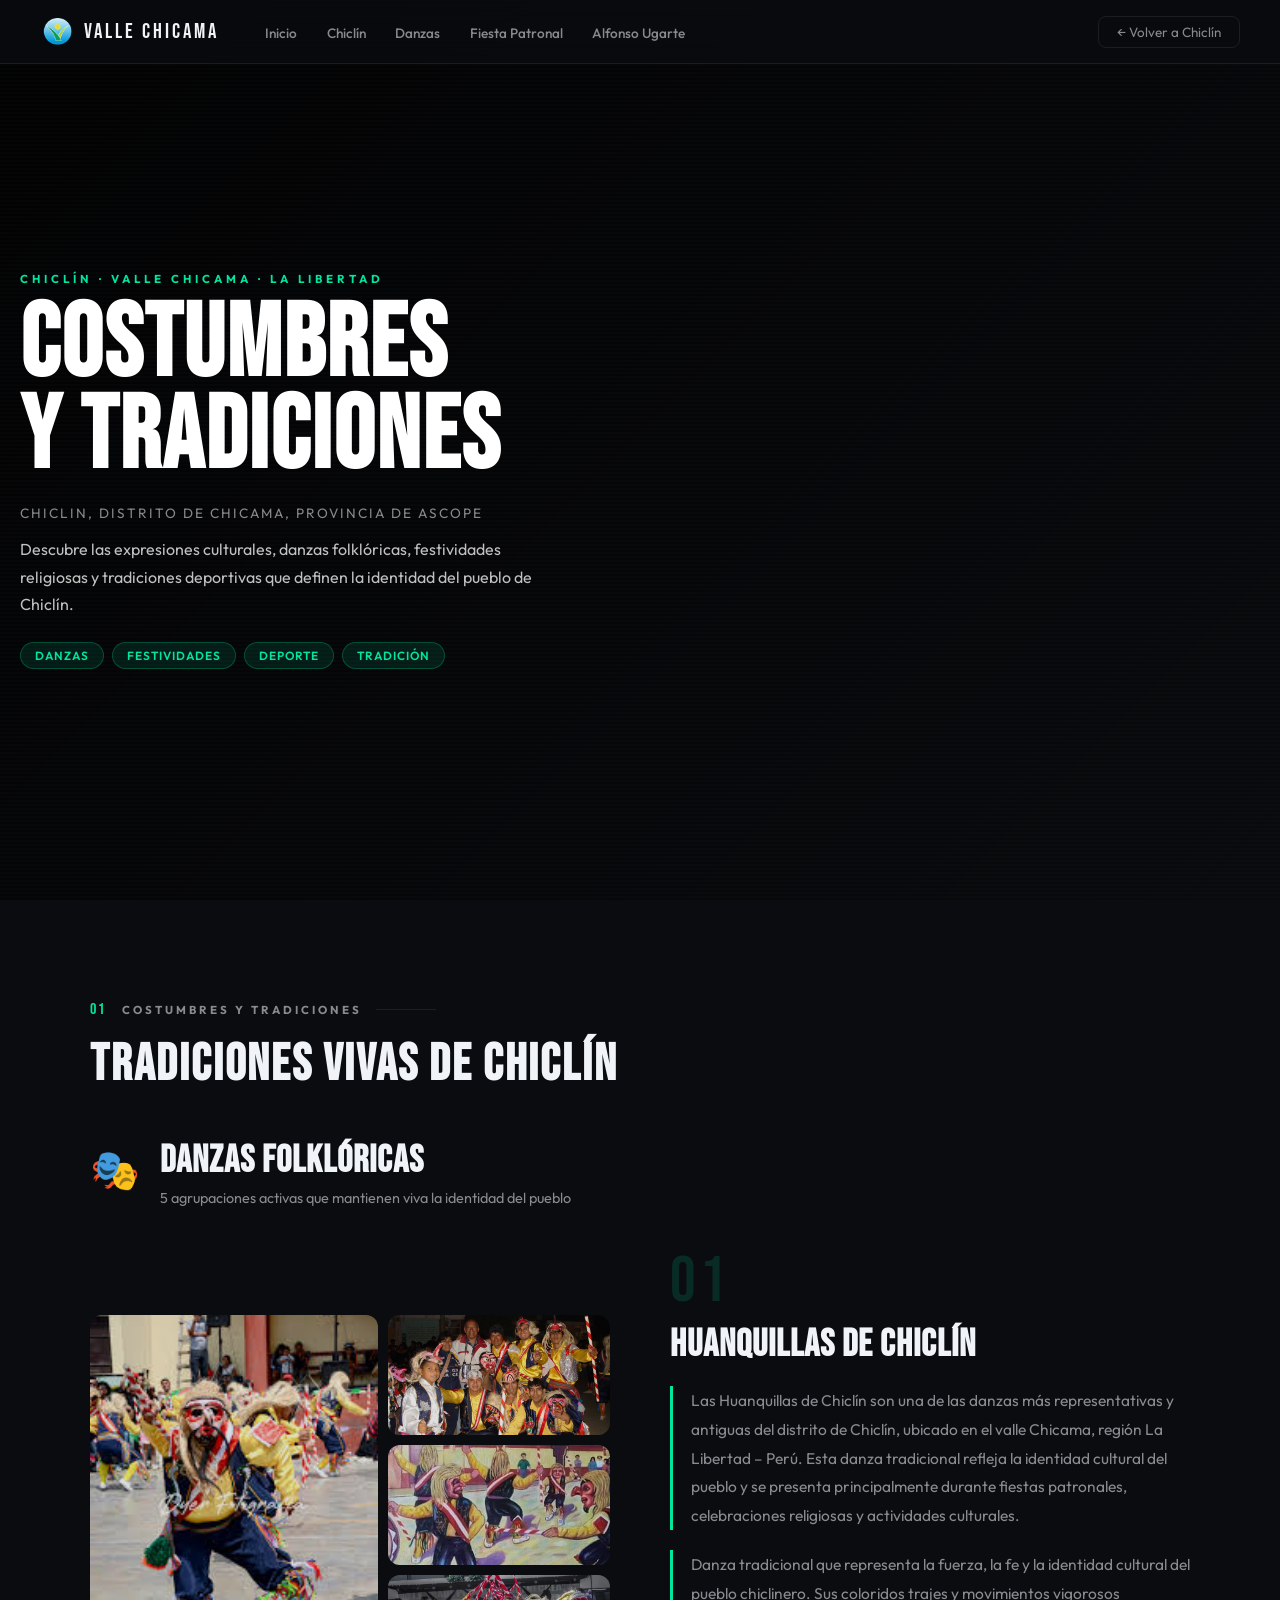
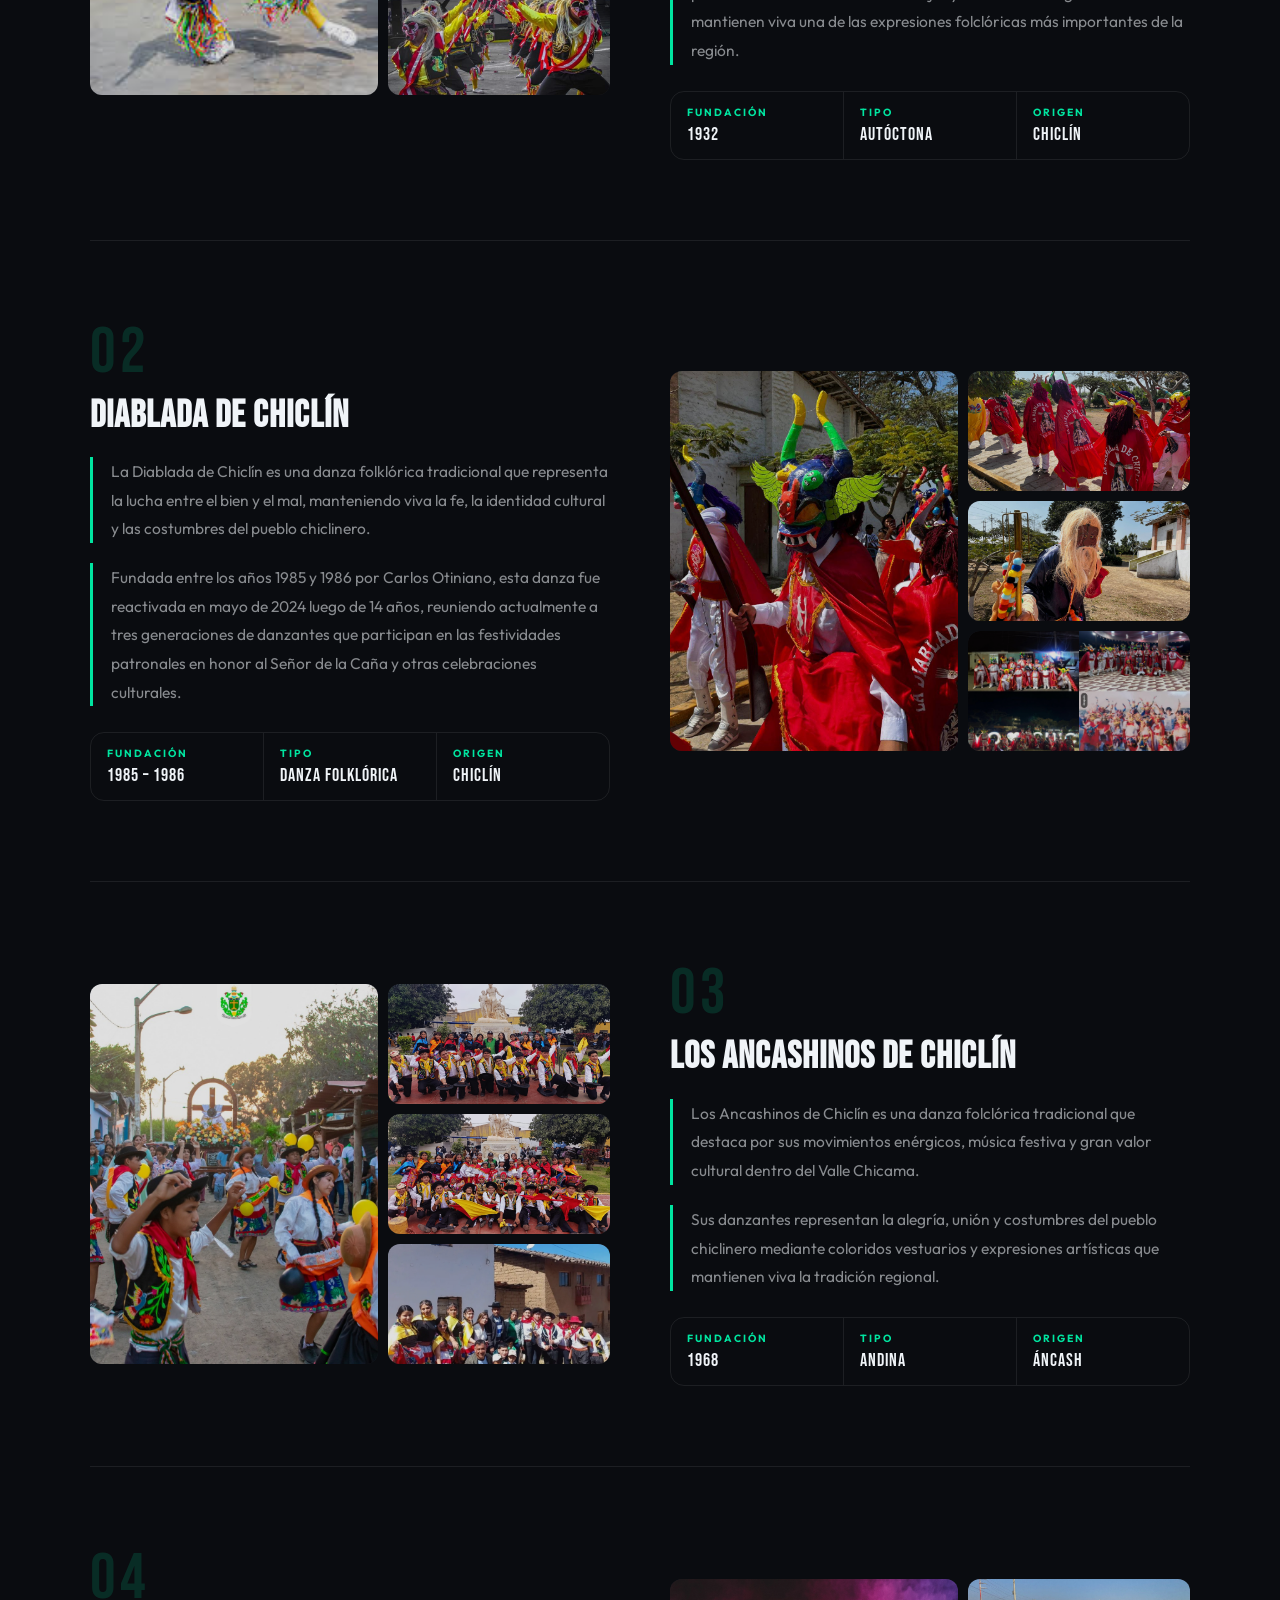
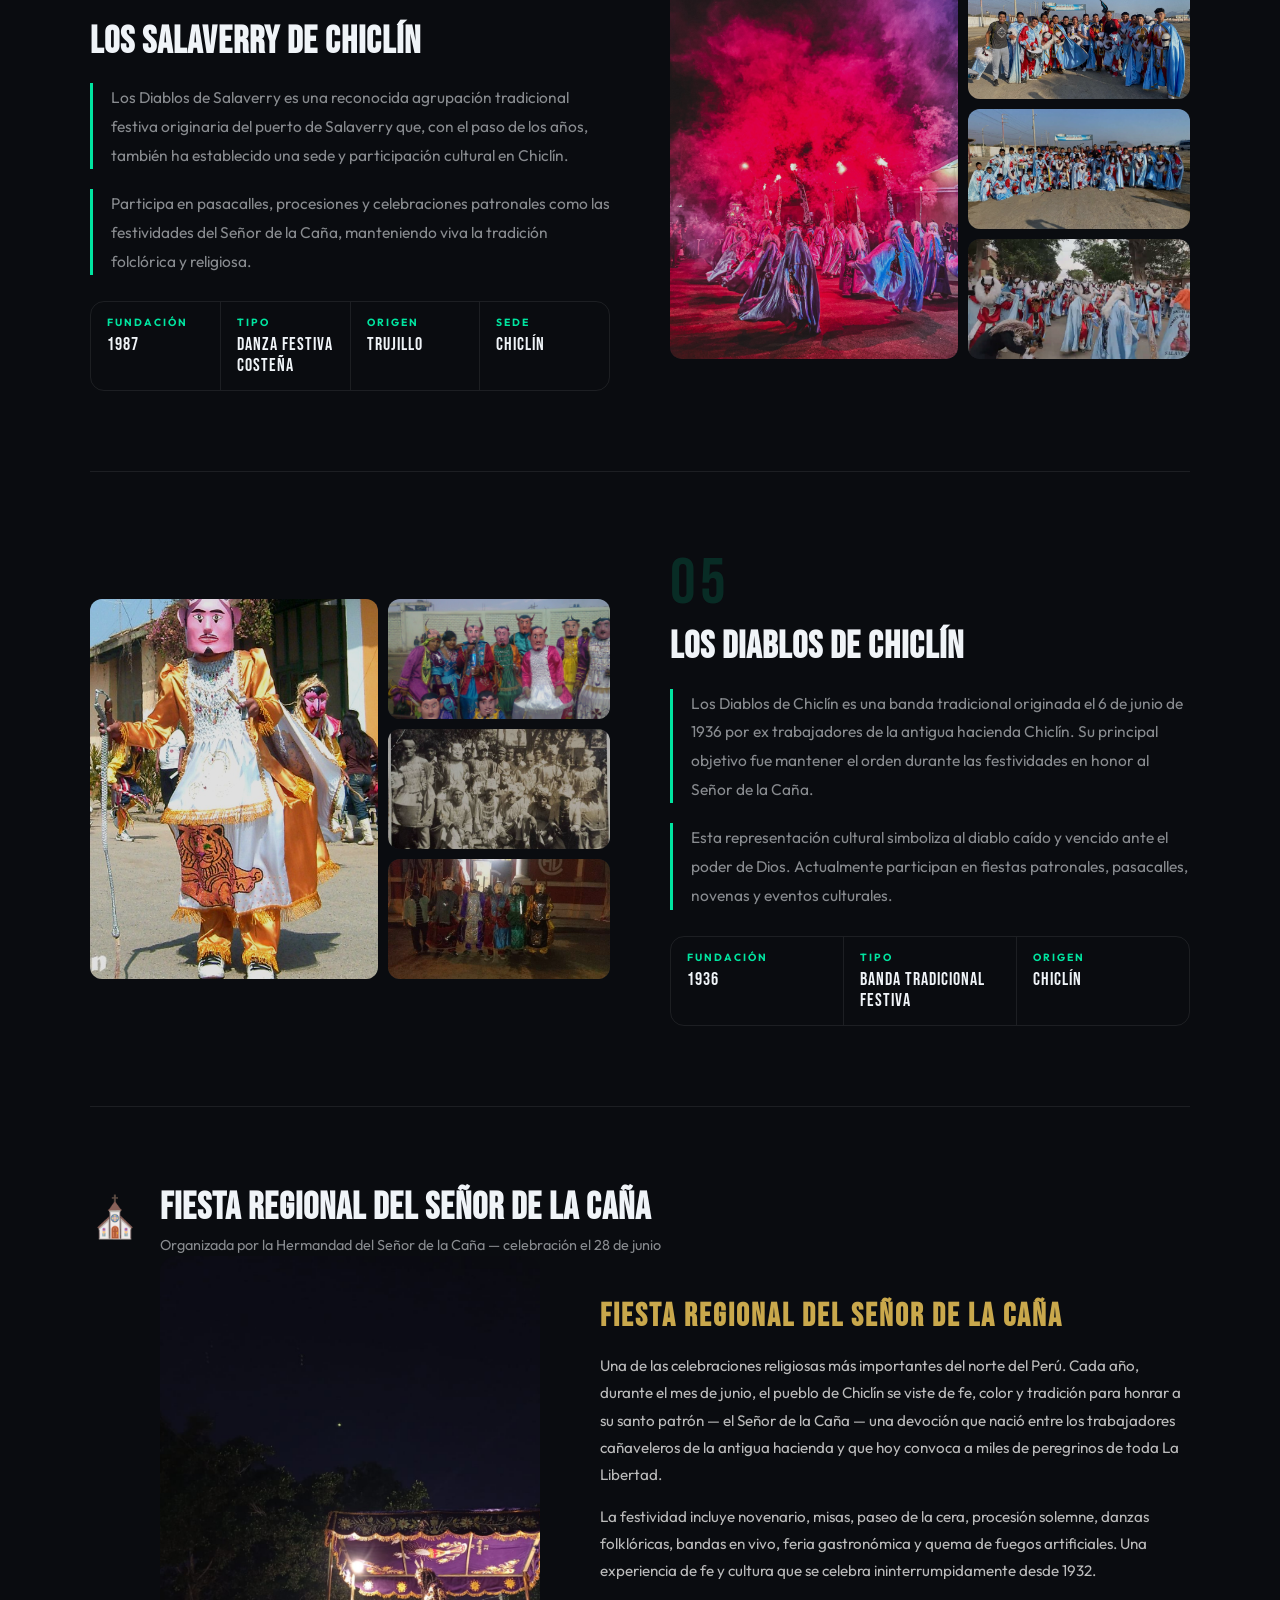
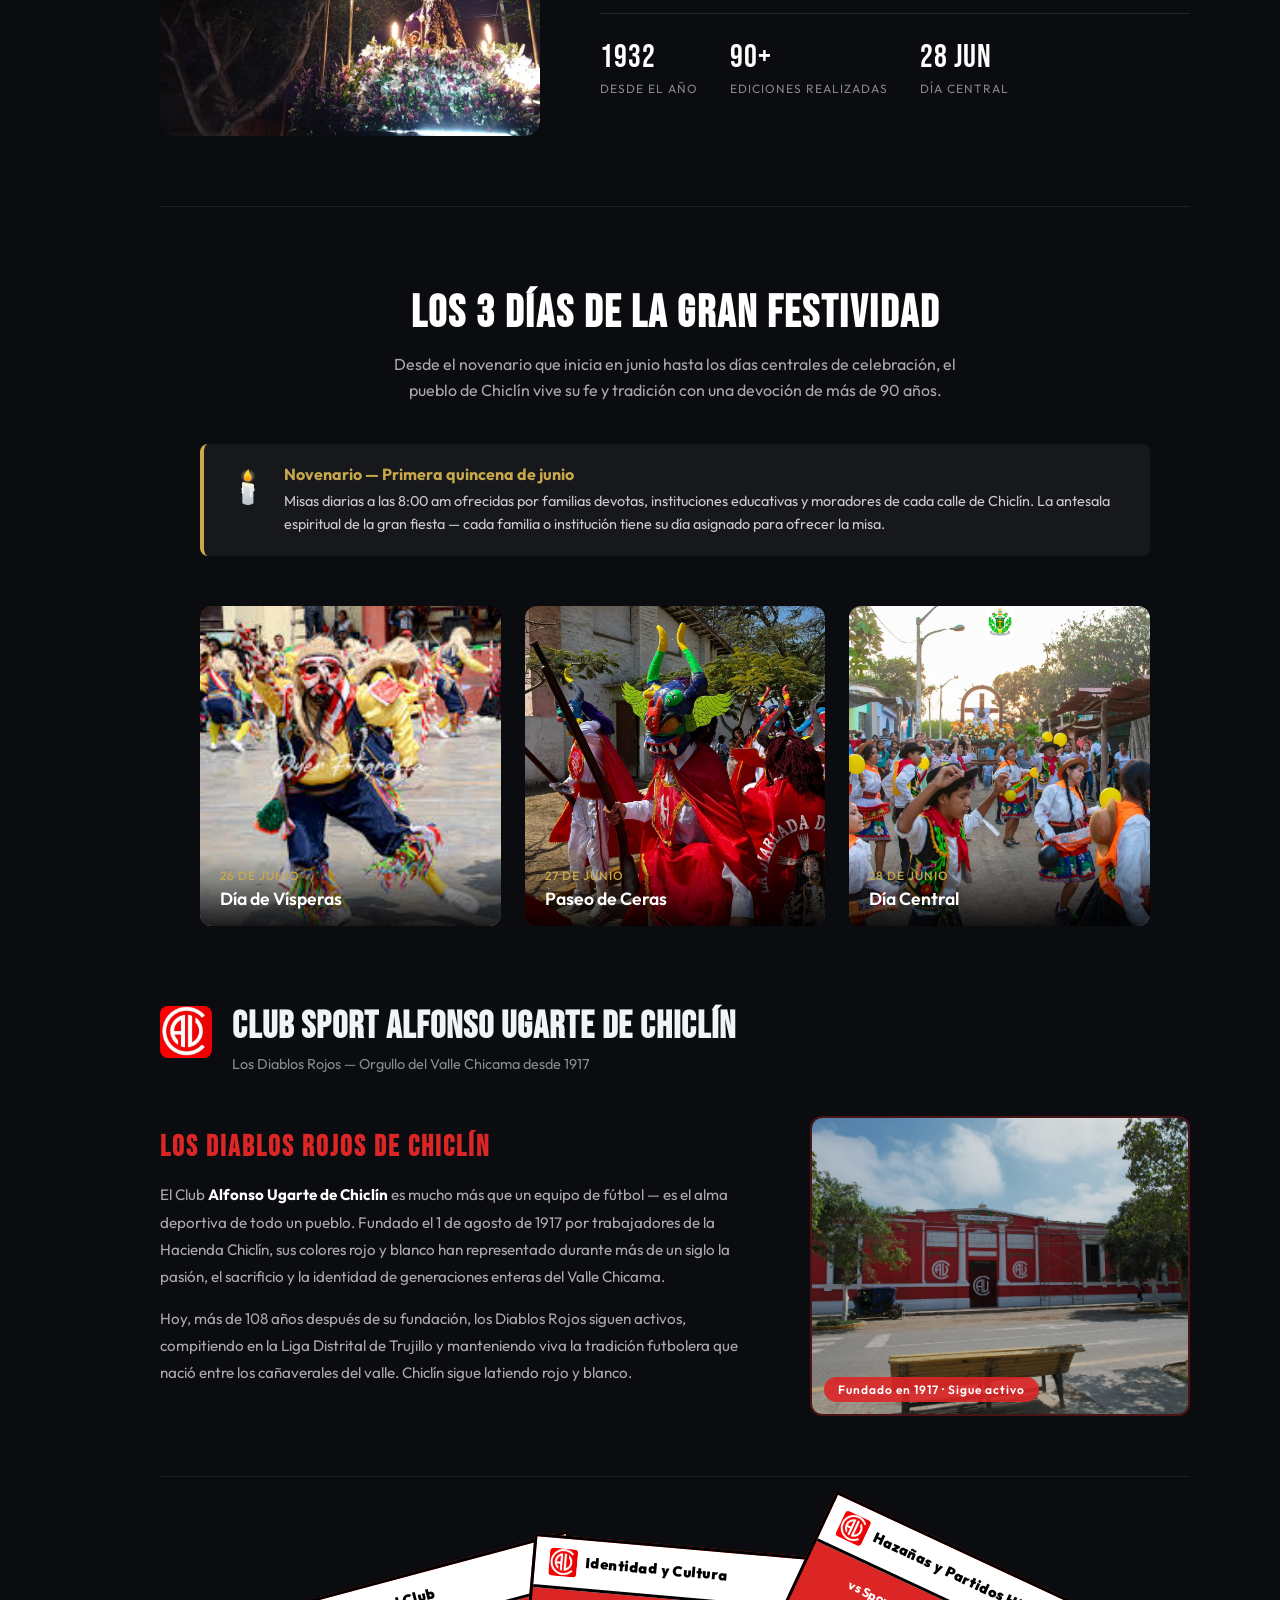
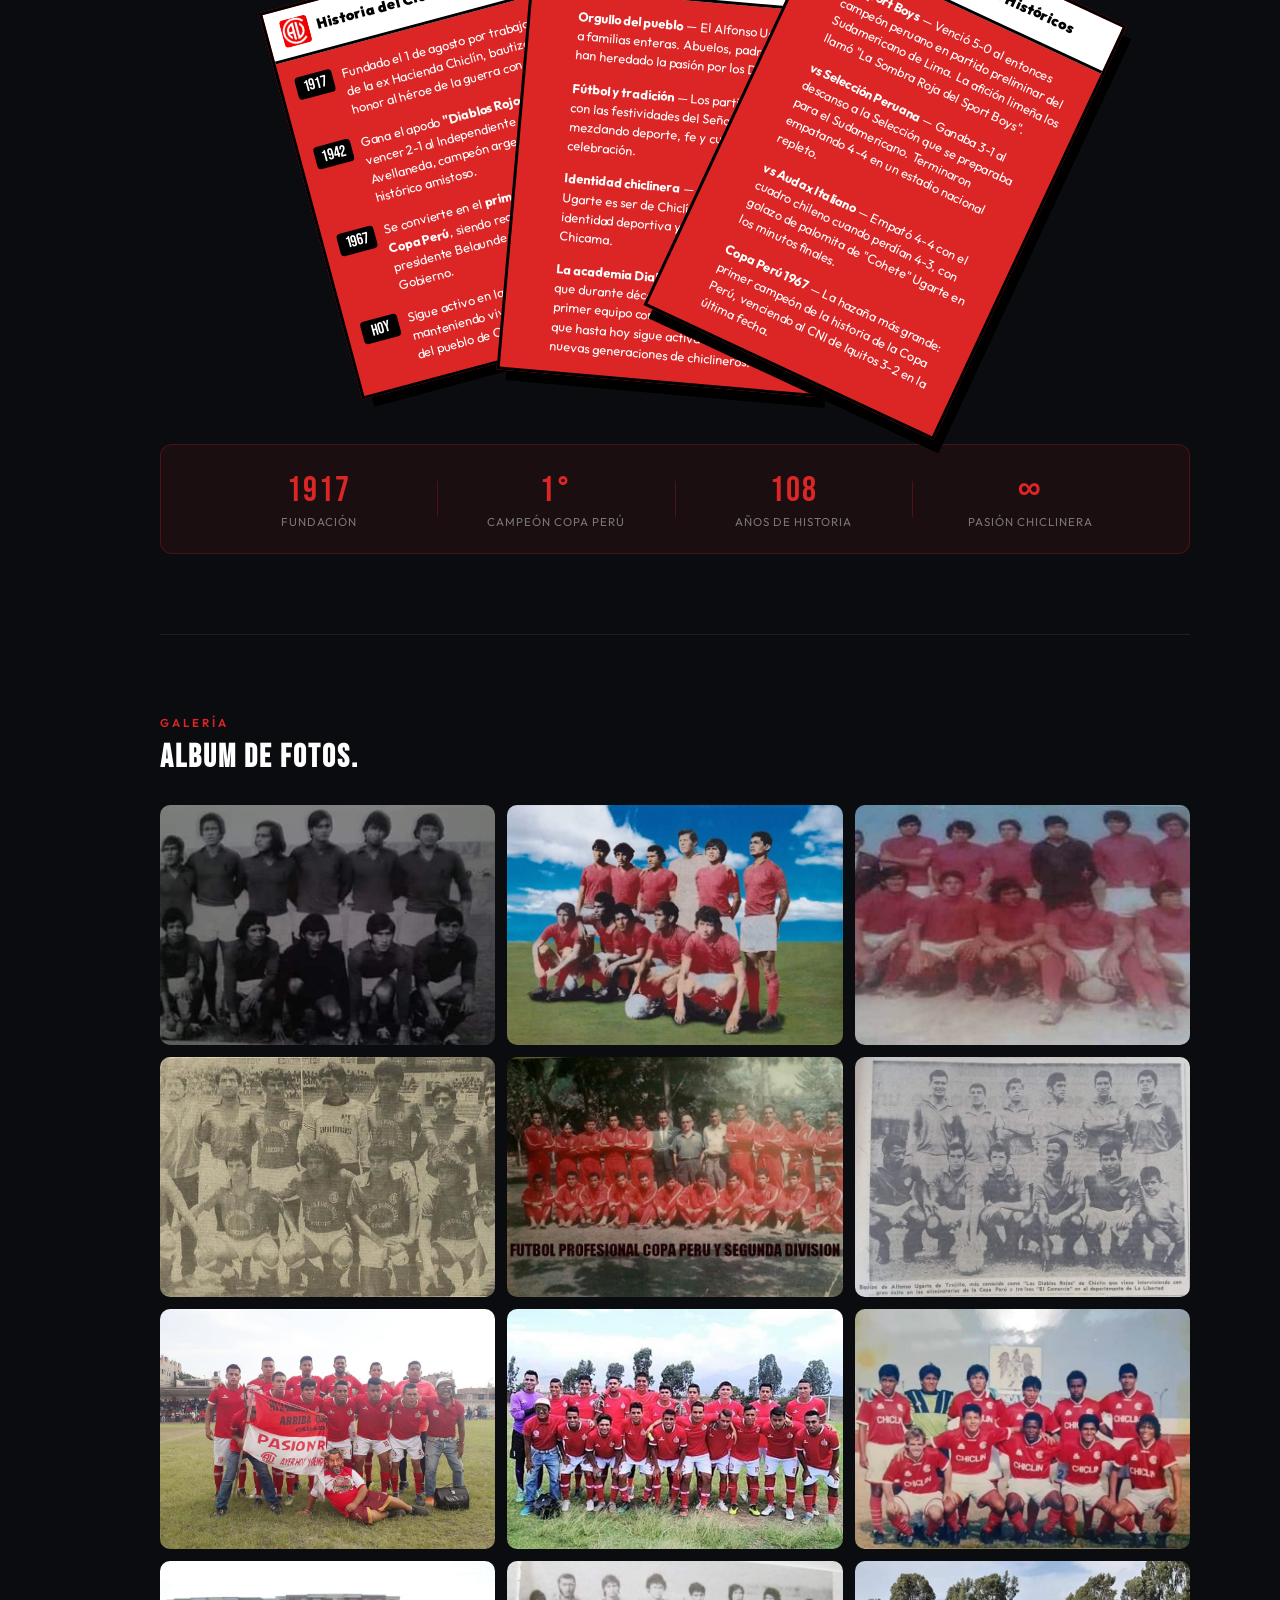
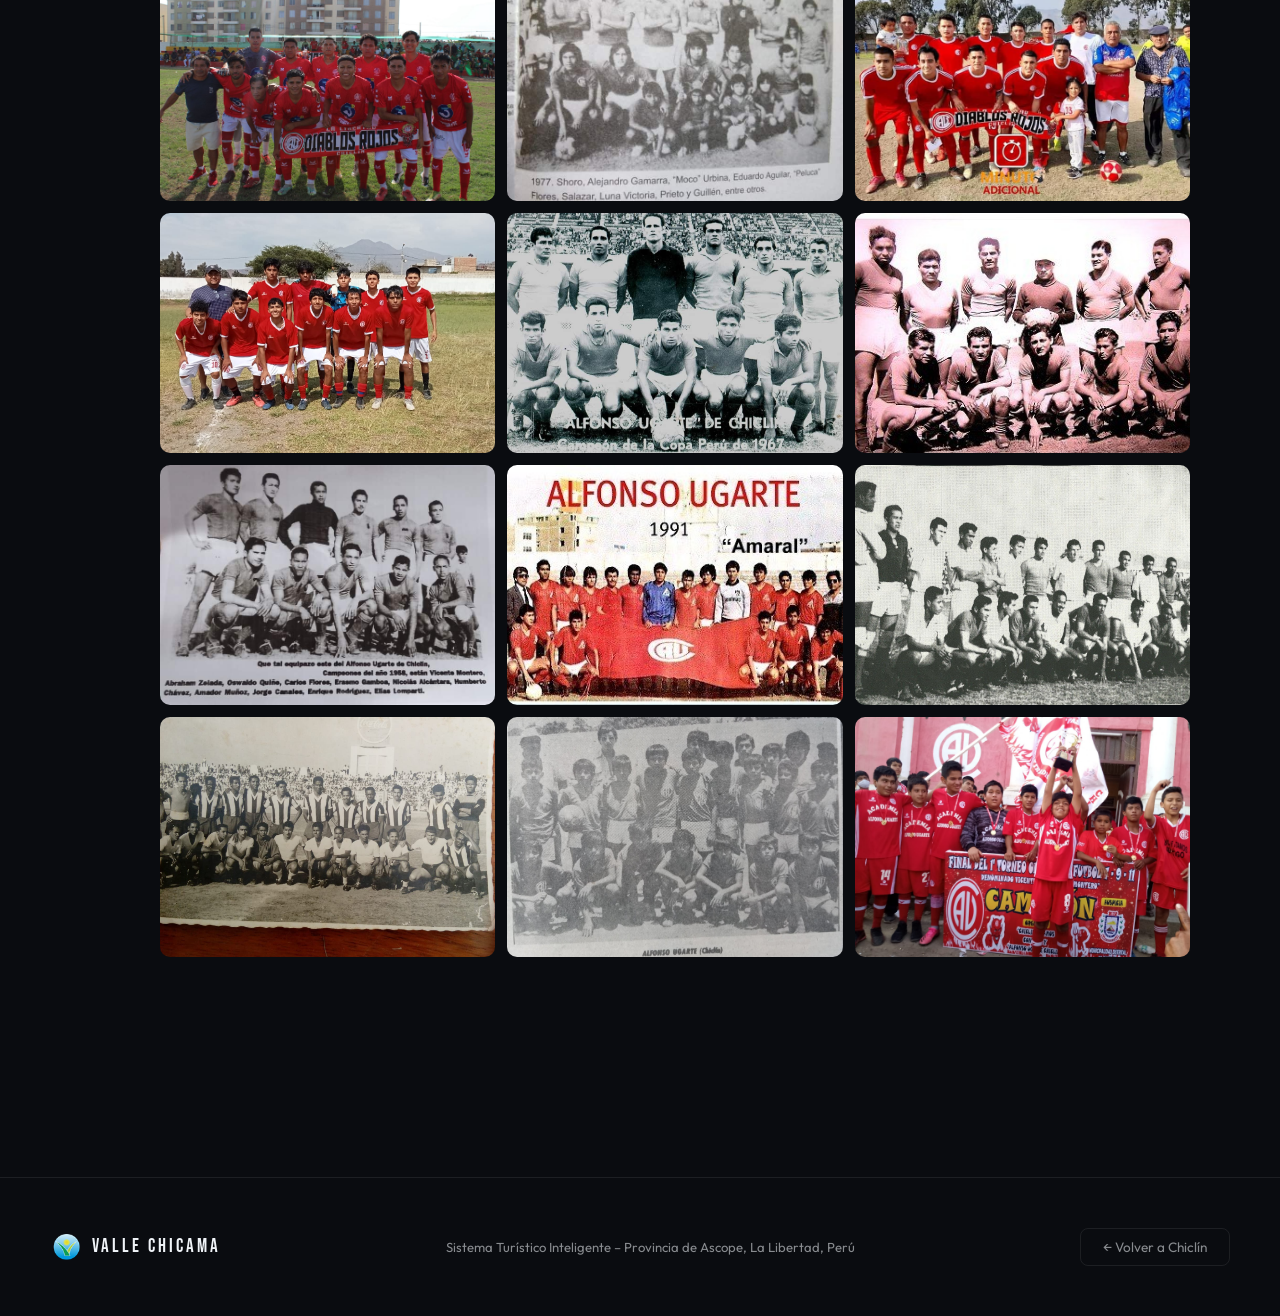
==== commit f30f67a2: "Actualizacion de Pagina Web" ====
--- a/constumbres.html
+++ b/constumbres.html
@@ -6,154 +6,6 @@
   <title>Costumbres y Tradiciones – Chiclín</title>
   <link rel="stylesheet" href="estilos-destino.css"/>
   <link href="https://fonts.googleapis.com/css2?family=Bebas+Neue&family=Outfit:wght@300;400;500;600;700&display=swap" rel="stylesheet"/>
-  <style>
-    /* ══════════ FESTIVIDAD SEÑOR DE LA CAÑA ══════════ */
-    .festividad-section {
-      padding: 80px 40px;
-      max-width: 1200px;
-      margin: 0 auto;
-    }
-    .festividad-header {
-      text-align: center;
-      margin-bottom: 40px;
-    }
-    .festividad-titulo {
-      font-family: 'Bebas Neue', sans-serif;
-      font-size: 2.8rem;
-      color: #fff;
-      letter-spacing: 2px;
-      margin-bottom: 12px;
-    }
-    .festividad-subtitulo {
-      font-family: 'Outfit', sans-serif;
-      font-size: 1rem;
-      color: #aaa;
-      max-width: 600px;
-      margin: 0 auto;
-      line-height: 1.6;
-    }
-    .novenas-banner {
-      display: flex;
-      align-items: flex-start;
-      gap: 16px;
-      background: rgba(255,255,255,0.05);
-      border-left: 4px solid #c9a84c;
-      border-radius: 8px;
-      padding: 20px 24px;
-      margin-bottom: 50px;
-      color: #ccc;
-      font-family: 'Outfit', sans-serif;
-    }
-    .novenas-banner strong {
-      display: block;
-      color: #c9a84c;
-      font-size: 1rem;
-      margin-bottom: 6px;
-    }
-    .novenas-banner p {
-      margin: 0;
-      font-size: 0.9rem;
-      line-height: 1.6;
-    }
-    .novenas-icono {
-      font-size: 2rem;
-      margin-top: 2px;
-    }
-    .dias-grid {
-      display: grid;
-      grid-template-columns: repeat(3, 1fr);
-      gap: 24px;
-    }
-    .dia-card {
-      position: relative;
-      border-radius: 12px;
-      overflow: hidden;
-      cursor: pointer;
-      height: 320px;
-    }
-    .dia-card-img {
-      width: 100%;
-      height: 100%;
-    }
-    .dia-card-img img {
-      width: 100%;
-      height: 100%;
-      object-fit: cover;
-      display: block;
-      transition: transform 0.4s ease;
-    }
-    .dia-card:hover .dia-card-img img {
-      transform: scale(1.05);
-    }
-    .dia-card-label {
-      position: absolute;
-      bottom: 0;
-      left: 0;
-      right: 0;
-      padding: 16px 20px;
-      background: linear-gradient(to top, rgba(0,0,0,0.85), transparent);
-      color: #fff;
-      font-family: 'Outfit', sans-serif;
-    }
-    .dia-fecha {
-      font-size: 0.75rem;
-      color: #c9a84c;
-      font-weight: 500;
-      text-transform: uppercase;
-      letter-spacing: 1px;
-      display: block;
-      margin-bottom: 4px;
-    }
-    .dia-card-label h3 {
-      margin: 0;
-      font-size: 1.1rem;
-      font-weight: 600;
-    }
-    .dia-card-hover {
-      position: absolute;
-      inset: 0;
-      background: rgba(255,255,255,0.97);
-      color: #222;
-      padding: 24px 20px;
-      opacity: 0;
-      transform: translateY(10px);
-      transition: opacity 0.3s ease, transform 0.3s ease;
-      border-radius: 12px;
-      font-family: 'Outfit', sans-serif;
-      overflow-y: auto;
-    }
-    .dia-card:hover .dia-card-hover {
-      opacity: 1;
-      transform: translateY(0);
-    }
-    .dia-card-hover h4 {
-      font-family: 'Bebas Neue', sans-serif;
-      font-size: 1.4rem;
-      color: #7b3fa0;
-      margin: 0 0 14px 0;
-      letter-spacing: 1px;
-    }
-    .dia-card-hover ul {
-      list-style: none;
-      padding: 0;
-      margin: 0;
-    }
-    .dia-card-hover ul li {
-      font-size: 0.85rem;
-      padding: 6px 0;
-      border-bottom: 1px solid #eee;
-      line-height: 1.4;
-      color: #333;
-    }
-    .dia-card-hover ul li:last-child {
-      border-bottom: none;
-    }
-    @media (max-width: 768px) {
-      .dias-grid { grid-template-columns: 1fr; }
-      .festividad-titulo { font-size: 2rem; }
-      .festividad-section { padding: 50px 20px; }
-    }
-  </style>
 </head>
 <body>
 
@@ -260,11 +112,12 @@
           <div class="danza-info">
             <span class="danza-num">02</span>
             <h4 class="danza-nombre">Diablada de Chiclín</h4>
-            <p class="danza-desc">Danza de máscaras y colorido espectacular que representa la lucha eterna entre el bien y el mal. Sus trajes elaborados y coreografía dinámica la convierten en una de las más vistosas del Valle.</p>
+            <p class="danza-desc">La Diablada de Chiclín es una danza folklórica tradicional que representa la lucha entre el bien y el mal, manteniendo viva la fe, la identidad cultural y las costumbres del pueblo chiclinero.</p>
+            <p class="danza-desc">Fundada entre los años 1985 y 1986 por Carlos Otiniano, esta danza fue reactivada en mayo de 2024 luego de 14 años, reuniendo actualmente a tres generaciones de danzantes que participan en las festividades patronales en honor al Señor de la Caña y otras celebraciones culturales.</p>
             <div class="danza-meta">
-              <div class="danza-meta-item"><span class="danza-meta-label">Fundación</span><span class="danza-meta-val">—</span></div>
-              <div class="danza-meta-item"><span class="danza-meta-label">Tipo</span><span class="danza-meta-val">Mestiza</span></div>
-              <div class="danza-meta-item"><span class="danza-meta-label">Origen</span><span class="danza-meta-val">Altiplano</span></div>
+              <div class="danza-meta-item"><span class="danza-meta-label">Fundación</span><span class="danza-meta-val">1985 – 1986</span></div>
+              <div class="danza-meta-item"><span class="danza-meta-label">Tipo</span><span class="danza-meta-val">Danza folklórica</span></div>
+              <div class="danza-meta-item"><span class="danza-meta-label">Origen</span><span class="danza-meta-val">Chiclín</span></div>
             </div>
           </div>
         </div>
@@ -472,54 +325,248 @@
 
         </div>
       </section>
-      
-
-<!-- ══════════ ALFONSO UGARTE ══════════ -->
+
+      <!-- ══════════ ALFONSO UGARTE ══════════ -->
 <div class="ct-bloque" id="ugarte">
   <div class="ct-bloque-header">
-    <span class="ct-icono">⚽</span>
+    <img src="img/CHICLIN/Costumbres_Tradiciones/alfonso12.jpg" class="ct-icono-logo"/>
     <div>
       <h3 class="ct-titulo">Club Sport Alfonso Ugarte de Chiclín</h3>
-      <p class="ct-subtitulo">Tradición deportiva del pueblo — fundado en 1917</p>
-    </div>
-  </div>
-
-  <!-- FOTO DE FONDO CON TEXTO ENCIMA -->
-  <div class="ugarte-hero">
-    <img src="img/CHICLIN/alfonsoUgarte.jpg" alt="Alfonso Ugarte"
-         onerror="this.style.background='#1a1d24'"/>
-    <div class="ugarte-hero-overlay"></div>
-    <div class="ugarte-hero-content">
-      <span class="ugarte-tag">LOS DIABLOS ROJOS · CHICLÍN</span>
-      <h2 class="ugarte-nombre">ALFONSO<br/>UGARTE</h2>
-      <p class="ugarte-desc">Fundado el 1 de agosto de 1917 por trabajadores de la Hacienda Chiclín, es el equipo más querido del Valle Chicama y el <strong>primer campeón de la Copa Perú</strong> en la historia del fútbol peruano.</p>
-    </div>
-  </div>
-
-  <!-- STATS ABAJO -->
-  <div class="ugarte-stats">
-    <div class="ugarte-stat-item">
-      <span class="ugarte-stat-num">1917</span>
-      <span class="ugarte-stat-label">Año de fundación</span>
-    </div>
-    <div class="ugarte-stat-sep"></div>
-    <div class="ugarte-stat-item">
-      <span class="ugarte-stat-num">1°</span>
-      <span class="ugarte-stat-label">Campeón Copa Perú 1967</span>
-    </div>
-    <div class="ugarte-stat-sep"></div>
-    <div class="ugarte-stat-item">
-      <span class="ugarte-stat-num">32+</span>
-      <span class="ugarte-stat-label">Títulos de liga</span>
-    </div>
-    <div class="ugarte-stat-sep"></div>
-    <div class="ugarte-stat-item">
-      <span class="ugarte-stat-num">108</span>
-      <span class="ugarte-stat-label">Años de historia</span>
-    </div>
-  </div>
-
+      <p class="ct-subtitulo">Los Diablos Rojos — Orgullo del Valle Chicama desde 1917</p>
+    </div>
+  </div>
+
+  <!-- INTRO ALFONSO UGARTE -->
+<div class="ugarte-intro-section">
+  <div class="ugarte-intro-text">
+    <h4 class="ugarte-intro-h">Los Diablos Rojos de Chiclín</h4>
+    <p>El Club <strong> Alfonso Ugarte de Chiclín</strong> es mucho más que un equipo de fútbol — es el alma deportiva de todo un pueblo. Fundado el 1 de agosto de 1917 por trabajadores de la Hacienda Chiclín, sus colores rojo y blanco han representado durante más de un siglo la pasión, el sacrificio y la identidad de generaciones enteras del Valle Chicama.</p>
+    <p>Hoy, más de 108 años después de su fundación, los Diablos Rojos siguen activos, compitiendo en la Liga Distrital de Trujillo y manteniendo viva la tradición futbolera que nació entre los cañaverales del valle. Chiclín sigue latiendo rojo y blanco.</p>
+  </div>
+  <div class="ugarte-intro-img">
+    <img src="img/CHICLIN/Costumbres_Tradiciones/alfonso11.jpg" alt="Alfonso Ugarte de Chiclín"/>
+    <div class="ugarte-intro-img-tag">Fundado en 1917 · Sigue activo</div>
+  </div>
 </div>
+
+  <!-- 3 CARDS ABANICO -->
+  <div class="ugarte-fan-container">
+
+    <!-- CARD 1: HISTORIA -->
+    <div class="ugarte-fan-card" style="--r: -15;">
+      <div class="ufc-head">
+        <img src="img/CHICLIN/Costumbres_Tradiciones/alfonso12.jpg" class="ufc-logo"/>Historia del Club</div>
+      <div class="ufc-content">
+        <div class="ufc-item"><span class="ufc-año">1917</span><p>Fundado el 1 de agosto por trabajadores de la ex Hacienda Chiclín, bautizado en honor al héroe de la guerra con Chile.</p></div>
+        <div class="ufc-item"><span class="ufc-año">1942</span><p>Gana el apodo <strong>"Diablos Rojos"</strong> tras vencer 2-1 al Independiente de Avellaneda, campeón argentino, en un histórico amistoso.</p></div>
+        <div class="ufc-item"><span class="ufc-año">1967</span><p>Se convierte en el <strong>primer campeón de la Copa Perú</strong>, siendo recibido por el presidente Belaunde Terry en Palacio de Gobierno.</p></div>
+        <div class="ufc-item"><span class="ufc-año">Hoy</span><p>Sigue activo en la Liga Distrital, manteniendo viva la tradición futbolera del pueblo de Chiclín.</p></div>
+      </div>
+    </div>
+
+    <!-- CARD 2: IDENTIDAD -->
+    <div class="ugarte-fan-card" style="--r: 5;">
+      <div class="ufc-head">
+        <img src="img/CHICLIN/Costumbres_Tradiciones/alfonso12.jpg" class="ufc-logo"/>Identidad y Cultura</div>
+      <div class="ufc-content">
+        <div class="ufc-item"><span class="ufc-icon"></span><p><strong>Orgullo del pueblo</strong> — El Alfonso Ugarte une a familias enteras. Abuelos, padres e hijos han heredado la pasión por los Diablos Rojos.</p></div>
+        <div class="ufc-item"><span class="ufc-icon"></span><p><strong>Fútbol y tradición</strong> — Los partidos coinciden con las festividades del Señor de la Caña, mezclando deporte, fe y cultura en una sola celebración.</p></div>
+        <div class="ufc-item"><span class="ufc-icon"></span><p><strong>Identidad chiclinera</strong> — Ser del Alfonso Ugarte es ser de Chiclín. El club define la identidad deportiva y social del Valle Chicama.</p></div>
+        <div class="ufc-item"><span class="ufc-icon"></span><p><strong>La academia Diablitos Rojos</strong> — semillero que durante décadas ha abastecido al primer equipo con talento puro de Chiclín y que hasta hoy sigue activa formando a las nuevas generaciones de chiclineros."</p></div>
+      </div>
+    </div>
+
+    <!-- CARD 3: AMBIENTE -->
+    <div class="ugarte-fan-card" style="--r: 25;">
+      <div class="ufc-head">
+        <img src="img/CHICLIN/Costumbres_Tradiciones/alfonso12.jpg" class="ufc-logo"/>Hazañas y Partidos Históricos</div>
+      <div class="ufc-content">
+        <div class="ufc-item"><span class="ufc-icon"></span><p><strong>vs Sport Boys</strong> — Venció 5-0 al entonces campeón peruano en partido preliminar del Sudamericano de Lima. La afición limeña los llamó "La Sombra Roja del Sport Boys".</p></div>
+        <div class="ufc-item"><span class="ufc-icon"></span><p><strong>vs Selección Peruana</strong> — Ganaba 3-1 al descanso a la Selección que se preparaba para el Sudamericano. Terminaron empatando 4-4 en un estadio nacional repleto.</p></div>
+        <div class="ufc-item"><span class="ufc-icon"></span><p><strong>vs Audax Italiano</strong> — Empató 4-4 con el cuadro chileno cuando perdían 4-3, con golazo de palomita de "Cohete" Ugarte en los minutos finales.</p></div>
+        <div class="ufc-item"><span class="ufc-icon"></span><p><strong>Copa Perú 1967</strong> — La hazaña más grande: primer campeón de la historia de la Copa Perú, venciendo al CNI de Iquitos 3-2 en la última fecha.</p></div>
+      </div>
+    </div>
+
+  </div>
+
+  <!-- STATS -->
+  <div class="ugarte-stats-bar">
+    <div class="ugarte-sb-item">
+      <span class="ugarte-sb-num">1917</span>
+      <span class="ugarte-sb-label">Fundación</span>
+    </div>
+    <div class="ugarte-sb-sep"></div>
+    <div class="ugarte-sb-item">
+      <span class="ugarte-sb-num">1°</span>
+      <span class="ugarte-sb-label">Campeón Copa Perú</span>
+    </div>
+    <div class="ugarte-sb-sep"></div>
+    <div class="ugarte-sb-item">
+      <span class="ugarte-sb-num">108</span>
+      <span class="ugarte-sb-label">Años de historia</span>
+    </div>
+    <div class="ugarte-sb-sep"></div>
+    <div class="ugarte-sb-item">
+      <span class="ugarte-sb-num">∞</span>
+      <span class="ugarte-sb-label">Pasión chiclinera</span>
+    </div>
+  </div>
+
+</div>
+
+<!-- GALERÍA ALFONSO UGARTE -->
+<div class="ugarte-galeria">
+  <div class="ugarte-gal-header">
+    <span class="ugarte-gal-label">Galería</span>
+    <h4 class="ugarte-gal-titulo">Album de Fotos.</h4>
+  </div>
+  <div class="ugarte-gal-grid">
+
+    <div class="ugarte-gal-item">
+      <img src="img/CHICLIN/Costumbres_Tradiciones/alfonso1.jpg" alt="Alfonso Ugarte"/>
+      <div class="ugarte-gal-overlay">
+        <span class="ugarte-gal-texto">Alfonso Ugarte</span>
+      </div>
+    </div>
+
+    <div class="ugarte-gal-item">
+      <img src="img/CHICLIN/Costumbres_Tradiciones/alfonso2.jpg" alt="Alfonso Ugarte"/>
+      <div class="ugarte-gal-overlay">
+        <span class="ugarte-gal-texto">Diablos Rojos — Chiclín</span>
+      </div>
+    </div>
+
+    <div class="ugarte-gal-item">
+      <img src="img/CHICLIN/Costumbres_Tradiciones/alfonso3.jpg" alt="Alfonso Ugarte"/>
+      <div class="ugarte-gal-overlay">
+        <span class="ugarte-gal-texto">Tradición que no muere</span>
+      </div>
+    </div>
+
+    <div class="ugarte-gal-item">
+      <img src="img/CHICLIN/Costumbres_Tradiciones/alfonso4.jpg" alt="Alfonso Ugarte"/>
+      <div class="ugarte-gal-overlay">
+        <span class="ugarte-gal-texto">Copa Perú 1967</span>
+      </div>
+    </div>
+
+    <div class="ugarte-gal-item">
+      <img src="img/CHICLIN/Costumbres_Tradiciones/alfonso5.jpg" alt="Alfonso Ugarte"/>
+      <div class="ugarte-gal-overlay">
+        <span class="ugarte-gal-texto">1967</span>
+      </div>
+    </div>
+
+    <div class="ugarte-gal-item">
+      <img src="img/CHICLIN/Costumbres_Tradiciones/alfonso6.jpg" alt="Alfonso Ugarte"/>
+      <div class="ugarte-gal-overlay">
+        <span class="ugarte-gal-texto">108 años de historia</span>
+      </div>
+    </div>
+
+    <div class="ugarte-gal-item">
+      <img src="img/CHICLIN/Costumbres_Tradiciones/alfonso7.jpg" alt="Alfonso Ugarte"/>
+      <div class="ugarte-gal-overlay">
+        <span class="ugarte-gal-texto">2023</span>
+      </div>
+    </div>
+
+    <div class="ugarte-gal-item">
+      <img src="img/CHICLIN/Costumbres_Tradiciones/alfonso8.jpg" alt="Alfonso Ugarte"/>
+      <div class="ugarte-gal-overlay">
+        <span class="ugarte-gal-texto"></span>
+      </div>
+    </div>
+
+    <div class="ugarte-gal-item">
+      <img src="img/CHICLIN/Costumbres_Tradiciones/alfonso9.jpg" alt="Alfonso Ugarte"/>
+      <div class="ugarte-gal-overlay">
+        <span class="ugarte-gal-texto">Estadio Mansiche</span>
+      </div>
+    </div>
+
+    <div class="ugarte-gal-item">
+      <img src="img/CHICLIN/Costumbres_Tradiciones/alfonso10.jpg" alt="Alfonso Ugarte"/>
+      <div class="ugarte-gal-overlay">
+        <span class="ugarte-gal-texto">2026</span>
+      </div>
+    </div>
+
+    <div class="ugarte-gal-item">
+      <img src="img/CHICLIN/Costumbres_Tradiciones/alfonso27.jpg" alt="Alfonso Ugarte"/>
+      <div class="ugarte-gal-overlay">
+        <span class="ugarte-gal-texto">1997</span>
+      </div>
+    </div>
+
+    <div class="ugarte-gal-item">
+      <img src="img/CHICLIN/Costumbres_Tradiciones/alfonso24.jpg" alt="Alfonso Ugarte"/>
+      <div class="ugarte-gal-overlay">
+        <span class="ugarte-gal-texto">2022</span>
+      </div>
+    </div>
+     <div class="ugarte-gal-item">
+      <img src="img/CHICLIN/Costumbres_Tradiciones/alfonso17.jpg" alt="Alfonso Ugarte"/>
+      <div class="ugarte-gal-overlay">
+        <span class="ugarte-gal-texto">Sub-18</span>
+      </div>
+    </div>
+
+    <div class="ugarte-gal-item">
+      <img src="img/CHICLIN/Costumbres_Tradiciones/alfonso26.jpg" alt="Alfonso Ugarte"/>
+      <div class="ugarte-gal-overlay">
+        <span class="ugarte-gal-texto">Campeón Copa Perú 1967</span>
+      </div>
+    </div>
+
+        <div class="ugarte-gal-item">
+      <img src="img/CHICLIN/Costumbres_Tradiciones/alfonso15.jpeg" alt="Alfonso Ugarte"/>
+      <div class="ugarte-gal-overlay">
+        <span class="ugarte-gal-texto">1958 - 1959</span>
+      </div>
+    </div>
+
+        <div class="ugarte-gal-item">
+      <img src="img/CHICLIN/Costumbres_Tradiciones/alfonso28.jpg" alt="Alfonso Ugarte"/>
+      <div class="ugarte-gal-overlay">
+        <span class="ugarte-gal-texto">1958</span>
+      </div>
+    </div>
+            <div class="ugarte-gal-item">
+      <img src="img/CHICLIN/Costumbres_Tradiciones/alfonso16.jpeg" alt="Alfonso Ugarte"/>
+      <div class="ugarte-gal-overlay">
+        <span class="ugarte-gal-texto">1991</span>
+      </div>
+    </div>
+            <div class="ugarte-gal-item">
+      <img src="img/CHICLIN/Costumbres_Tradiciones/alfonso21.jpg" alt="Alfonso Ugarte"/>
+      <div class="ugarte-gal-overlay">
+        <span class="ugarte-gal-texto">Alfonso Ugarte vs Universitario de deportes - 1960</span>
+      </div>
+    </div>
+            <div class="ugarte-gal-item">
+      <img src="img/CHICLIN/Costumbres_Tradiciones/alfonso20.jpg" alt="Alfonso Ugarte"/>
+      <div class="ugarte-gal-overlay">
+        <span class="ugarte-gal-texto">Alfonso Ugarte vs Alianza Lima</span>
+      </div>
+    </div>
+             <div class="ugarte-gal-item">
+      <img src="img/CHICLIN/Costumbres_Tradiciones/alfonso29.jpg" alt="Alfonso Ugarte"/>
+      <div class="ugarte-gal-overlay">
+        <span class="ugarte-gal-texto">Academia-Antigua</span>
+      </div>
+    </div>
+             <div class="ugarte-gal-item">
+      <img src="img/CHICLIN/Costumbres_Tradiciones/alfonso25.jpg" alt="Alfonso Ugarte"/>
+      <div class="ugarte-gal-overlay">
+        <span class="ugarte-gal-texto">Academia categoria 8,9,10</span>
+      </div>
+ </div>
+</div>
+</div>
+</div>
+</section>
   <!-- FOOTER -->
   <footer class="footer">
     <div class="footer-inner">
@@ -531,22 +578,4 @@
       <button onclick="window.location.href='destino.html?id=chiclin'">← Volver a Chiclín</button>
     </div>
   </footer>
-
-  <script>
-    // ── NAVBAR SCROLL ──
-    window.addEventListener('scroll', () => {
-      document.getElementById('navbar').classList.toggle('scrolled', window.scrollY > 50);
-    });
-
-    // ── ANIMACIONES SCROLL ──
-    const observer = new IntersectionObserver(entries => {
-      entries.forEach(e => { if (e.isIntersecting) e.target.classList.add('visible'); });
-    }, { threshold: 0.1 });
-    document.querySelectorAll('.danza-row, .ct-bloque, .festividad-section').forEach(el => {
-      el.classList.add('anim');
-      observer.observe(el);
-    });
-  </script>
-
-</body>
-</html>+<script>
--- a/estilos-destino.css
+++ b/estilos-destino.css
@@ -1054,4 +1054,509 @@
   .ugarte-stats { flex-wrap: wrap; gap: 20px; padding: 24px; border-radius: 0 0 12px 12px; }
   .ugarte-stat-sep { display: none; }
   .ugarte-stat-item { flex: 0 0 45%; }
+}
+
+ /* ══════════ FESTIVIDAD SEÑOR DE LA CAÑA ══════════ */
+    .festividad-section {
+      padding: 80px 40px;
+      max-width: 1200px;
+      margin: 0 auto;
+    }
+    .festividad-header {
+      text-align: center;
+      margin-bottom: 40px;
+    }
+    .festividad-titulo {
+      font-family: 'Bebas Neue', sans-serif;
+      font-size: 2.8rem;
+      color: #fff;
+      letter-spacing: 2px;
+      margin-bottom: 12px;
+    }
+    .festividad-subtitulo {
+      font-family: 'Outfit', sans-serif;
+      font-size: 1rem;
+      color: #aaa;
+      max-width: 600px;
+      margin: 0 auto;
+      line-height: 1.6;
+    }
+    .novenas-banner {
+      display: flex;
+      align-items: flex-start;
+      gap: 16px;
+      background: rgba(255,255,255,0.05);
+      border-left: 4px solid #c9a84c;
+      border-radius: 8px;
+      padding: 20px 24px;
+      margin-bottom: 50px;
+      color: #ccc;
+      font-family: 'Outfit', sans-serif;
+    }
+    .novenas-banner strong {
+      display: block;
+      color: #c9a84c;
+      font-size: 1rem;
+      margin-bottom: 6px;
+    }
+    .novenas-banner p {
+      margin: 0;
+      font-size: 0.9rem;
+      line-height: 1.6;
+    }
+    .novenas-icono {
+      font-size: 2rem;
+      margin-top: 2px;
+    }
+    .dias-grid {
+      display: grid;
+      grid-template-columns: repeat(3, 1fr);
+      gap: 24px;
+    }
+    .dia-card {
+      position: relative;
+      border-radius: 12px;
+      overflow: hidden;
+      cursor: pointer;
+      height: 320px;
+    }
+    .dia-card-img {
+      width: 100%;
+      height: 100%;
+    }
+    .dia-card-img img {
+      width: 100%;
+      height: 100%;
+      object-fit: cover;
+      display: block;
+      transition: transform 0.4s ease;
+    }
+    .dia-card:hover .dia-card-img img {
+      transform: scale(1.05);
+    }
+    .dia-card-label {
+      position: absolute;
+      bottom: 0;
+      left: 0;
+      right: 0;
+      padding: 16px 20px;
+      background: linear-gradient(to top, rgba(0,0,0,0.85), transparent);
+      color: #fff;
+      font-family: 'Outfit', sans-serif;
+    }
+    .dia-fecha {
+      font-size: 0.75rem;
+      color: #c9a84c;
+      font-weight: 500;
+      text-transform: uppercase;
+      letter-spacing: 1px;
+      display: block;
+      margin-bottom: 4px;
+    }
+    .dia-card-label h3 {
+      margin: 0;
+      font-size: 1.1rem;
+      font-weight: 600;
+    }
+    .dia-card-hover {
+      position: absolute;
+      inset: 0;
+      background: rgba(255,255,255,0.97);
+      color: #222;
+      padding: 24px 20px;
+      opacity: 0;
+      transform: translateY(10px);
+      transition: opacity 0.3s ease, transform 0.3s ease;
+      border-radius: 12px;
+      font-family: 'Outfit', sans-serif;
+      overflow-y: auto;
+    }
+    .dia-card:hover .dia-card-hover {
+      opacity: 1;
+      transform: translateY(0);
+    }
+    .dia-card-hover h4 {
+      font-family: 'Bebas Neue', sans-serif;
+      font-size: 1.4rem;
+      color: #7b3fa0;
+      margin: 0 0 14px 0;
+      letter-spacing: 1px;
+    }
+    .dia-card-hover ul {
+      list-style: none;
+      padding: 0;
+      margin: 0;
+    }
+    .dia-card-hover ul li {
+      font-size: 0.85rem;
+      padding: 6px 0;
+      border-bottom: 1px solid #eee;
+      line-height: 1.4;
+      color: #333;
+    }
+    .dia-card-hover ul li:last-child {
+      border-bottom: none;
+    }
+    @media (max-width: 768px) {
+      .dias-grid { grid-template-columns: 1fr; }
+      .festividad-titulo { font-size: 2rem; }
+      .festividad-section { padding: 50px 20px; }
+    }
+
+    /* ══════════ ALFONSO UGARTE CARDS ══════════ */
+.ugarte-intro {
+  font-family: 'Outfit', sans-serif;
+  font-size: 1rem;
+  color: #aaa;
+  line-height: 1.8;
+  max-width: 800px;
+  margin: 0 auto 60px auto;
+  text-align: center;
+}
+
+/* CONTENEDOR ABANICO */
+.ugarte-fan-container {
+  position: relative;
+  display: flex;
+  justify-content: center;
+  align-items: center;
+  min-height: 420px;
+  margin-bottom: 50px;
+}
+
+/* CARD NEOBRUTALIST */
+.ugarte-fan-card {
+  position: relative;
+  width: 320px;
+  min-height: 360px;
+  background: #dc2626;
+  border: 3px solid #000;
+  box-shadow: 10px 10px 0 #000;
+  margin: 0 -55px;
+  transform: rotate(calc(var(--r) * 1deg));
+  transition: all 0.4s cubic-bezier(0.19,1,0.22,1);
+  overflow: hidden;
+  flex-shrink: 0;
+}
+
+.ugarte-fan-container:hover .ugarte-fan-card {
+  transform: rotate(0deg);
+  margin: 0 12px;
+}
+
+.ugarte-fan-card:hover {
+  translate: -4px -4px;
+  box-shadow: 14px 14px 0 #000;
+  z-index: 10;
+}
+
+/* HEAD DE LA CARD */
+.ufc-head {
+  font-family: 'Outfit', sans-serif;
+  font-size: 0.9rem;
+  font-weight: 900;
+  width: 100%;
+  background: #fff;
+  padding: 10px 14px;
+  color: #000;
+  border-bottom: 3px solid #000;
+  letter-spacing: 0.5px;
+}
+
+/* CONTENIDO */
+.ufc-content {
+  padding: 16px 14px;
+  display: flex;
+  flex-direction: column;
+  gap: 14px;
+}
+
+.ufc-item {
+  display: flex;
+  gap: 10px;
+  align-items: flex-start;
+}
+
+.ufc-año {
+  flex: 0 0 38px;
+  font-family: 'Bebas Neue', sans-serif;
+  font-size: 1rem;
+  color: #fff;
+  background: #000;
+  padding: 2px 6px;
+  border-radius: 4px;
+  text-align: center;
+  margin-top: 2px;
+}
+
+.ufc-icon {
+  flex: 0 0 24px;
+  font-size: 1.1rem;
+  margin-top: 2px;
+}
+
+.ufc-item p {
+  font-family: 'Outfit', sans-serif;
+  font-size: 0.8rem;
+  color: #fff;
+  line-height: 1.5;
+  margin: 0;
+}
+
+.ufc-item p strong {
+  color: #fff;
+  font-weight: 700;
+}
+
+/* STATS BAR */
+.ugarte-stats-bar {
+  display: flex;
+  align-items: center;
+  justify-content: center;
+  background: rgba(220,38,38,0.08);
+  border: 1px solid rgba(220,38,38,0.25);
+  border-radius: 12px;
+  padding: 24px 40px;
+  gap: 0;
+  margin-top: 20px;
+}
+
+.ugarte-sb-item {
+  flex: 1;
+  text-align: center;
+}
+
+.ugarte-sb-sep {
+  width: 1px;
+  height: 36px;
+  background: rgba(220,38,38,0.25);
+}
+
+.ugarte-sb-num {
+  display: block;
+  font-family: 'Bebas Neue', sans-serif;
+  font-size: 2.2rem;
+  color: #dc2626;
+  letter-spacing: 2px;
+}
+
+.ugarte-sb-label {
+  display: block;
+  font-family: 'Outfit', sans-serif;
+  font-size: 0.72rem;
+  color: #777;
+  text-transform: uppercase;
+  letter-spacing: 1px;
+  margin-top: 2px;
+}
+
+@media (max-width: 900px) {
+  .ugarte-fan-container {
+    flex-direction: column;
+    align-items: center;
+    gap: 20px;
+  }
+  .ugarte-fan-card {
+    margin: 0;
+    transform: none !important;
+    width: 90%;
+  }
+  .ugarte-stats-bar {
+    flex-wrap: wrap;
+    gap: 20px;
+    padding: 20px;
+  }
+  .ugarte-sb-sep { display: none; }
+}
+
+.ufc-logo {
+  width: 28px;
+  height: 28px;
+  object-fit: cover;
+  border-radius: 4px;
+  vertical-align: middle;
+  margin-right: 8px;
+}
+
+/* ══════════ GALERÍA ALFONSO UGARTE ══════════ */
+.ugarte-galeria {
+  margin-top: 60px;
+}
+
+.ugarte-gal-header {
+  margin-bottom: 28px;
+}
+
+.ugarte-gal-label {
+  font-family: 'Outfit', sans-serif;
+  font-size: 0.72rem;
+  font-weight: 600;
+  letter-spacing: 3px;
+  text-transform: uppercase;
+  color: #dc2626;
+  display: block;
+  margin-bottom: 8px;
+}
+
+.ugarte-gal-titulo {
+  font-family: 'Bebas Neue', sans-serif;
+  font-size: 2rem;
+  color: #fff;
+  letter-spacing: 2px;
+  margin: 0;
+}
+
+.ugarte-gal-grid {
+  display: grid;
+  grid-template-columns: repeat(3, 1fr);
+  gap: 12px;
+}
+
+.ugarte-gal-item {
+  position: relative;
+  height: 240px;
+  border-radius: 10px;
+  overflow: hidden;
+  cursor: pointer;
+}
+
+.ugarte-gal-item img {
+  width: 100%;
+  height: 100%;
+  object-fit: cover;
+  display: block;
+  transition: transform 0.4s ease;
+}
+
+.ugarte-gal-item:hover img {
+  transform: scale(1.06);
+}
+
+.ugarte-gal-overlay {
+  position: absolute;
+  inset: 0;
+  display: flex;
+  align-items: center;
+  justify-content: center;
+  background: rgba(220, 38, 38, 0.55);
+  opacity: 0;
+  transition: opacity 0.3s ease;
+}
+
+.ugarte-gal-item:hover .ugarte-gal-overlay {
+  opacity: 1;
+}
+
+.ugarte-gal-texto {
+  font-family: 'Bebas Neue', sans-serif;
+  font-size: 1.3rem;
+  color: #fff;
+  letter-spacing: 3px;
+  text-transform: uppercase;
+  text-align: center;
+  text-shadow: 0 2px 10px rgba(0,0,0,0.4);
+  transform: scale(0.9);
+  transition: transform 0.3s ease;
+}
+
+.ugarte-gal-item:hover .ugarte-gal-texto {
+  transform: scale(1);
+}
+
+@media (max-width: 768px) {
+  .ugarte-gal-grid {
+    grid-template-columns: repeat(2, 1fr);
+  }
+  .ugarte-gal-item {
+    height: 180px;
+  }
+}
+
+.ct-icono-logo {
+  width: 52px;
+  height: 52px;
+  object-fit: cover;
+  border-radius: 8px;
+  flex-shrink: 0;
+}
+
+/* INTRO ALFONSO UGARTE */
+.ugarte-intro-section {
+  display: flex;
+  align-items: center;
+  gap: 50px;
+  margin-bottom: 60px;
+  padding-bottom: 60px;
+  border-bottom: 1px solid rgba(255,255,255,0.07);
+}
+
+.ugarte-intro-text {
+  flex: 1;
+}
+
+.ugarte-intro-h {
+  font-family: 'Bebas Neue', sans-serif;
+  font-size: 1.8rem;
+  color: #dc2626;
+  letter-spacing: 2px;
+  margin: 0 0 16px 0;
+}
+
+.ugarte-intro-text p {
+  font-family: 'Outfit', sans-serif;
+  font-size: 0.95rem;
+  color: #aaa;
+  line-height: 1.8;
+  margin-bottom: 14px;
+}
+
+.ugarte-intro-text p strong {
+  color: #fff;
+}
+
+.ugarte-intro-img {
+  flex: 0 0 380px;
+  position: relative;
+  height: 300px;
+  border-radius: 12px;
+  overflow: hidden;
+  border: 2px solid rgba(220,38,38,0.3);
+}
+
+.ugarte-intro-img img {
+  width: 100%;
+  height: 100%;
+  object-fit: cover;
+  filter: brightness(0.85);
+  transition: filter 0.3s ease;
+}
+
+.ugarte-intro-img:hover img {
+  filter: brightness(1);
+}
+
+.ugarte-intro-img-tag {
+  position: absolute;
+  bottom: 12px;
+  left: 12px;
+  background: rgba(220,38,38,0.9);
+  color: #fff;
+  font-family: 'Outfit', sans-serif;
+  font-size: 0.75rem;
+  font-weight: 600;
+  padding: 5px 14px;
+  border-radius: 100px;
+  letter-spacing: 1px;
+}
+
+@media (max-width: 768px) {
+  .ugarte-intro-section {
+    flex-direction: column;
+    gap: 24px;
+  }
+  .ugarte-intro-img {
+    flex: none;
+    width: 100%;
+    height: 220px;
+  }
 }
